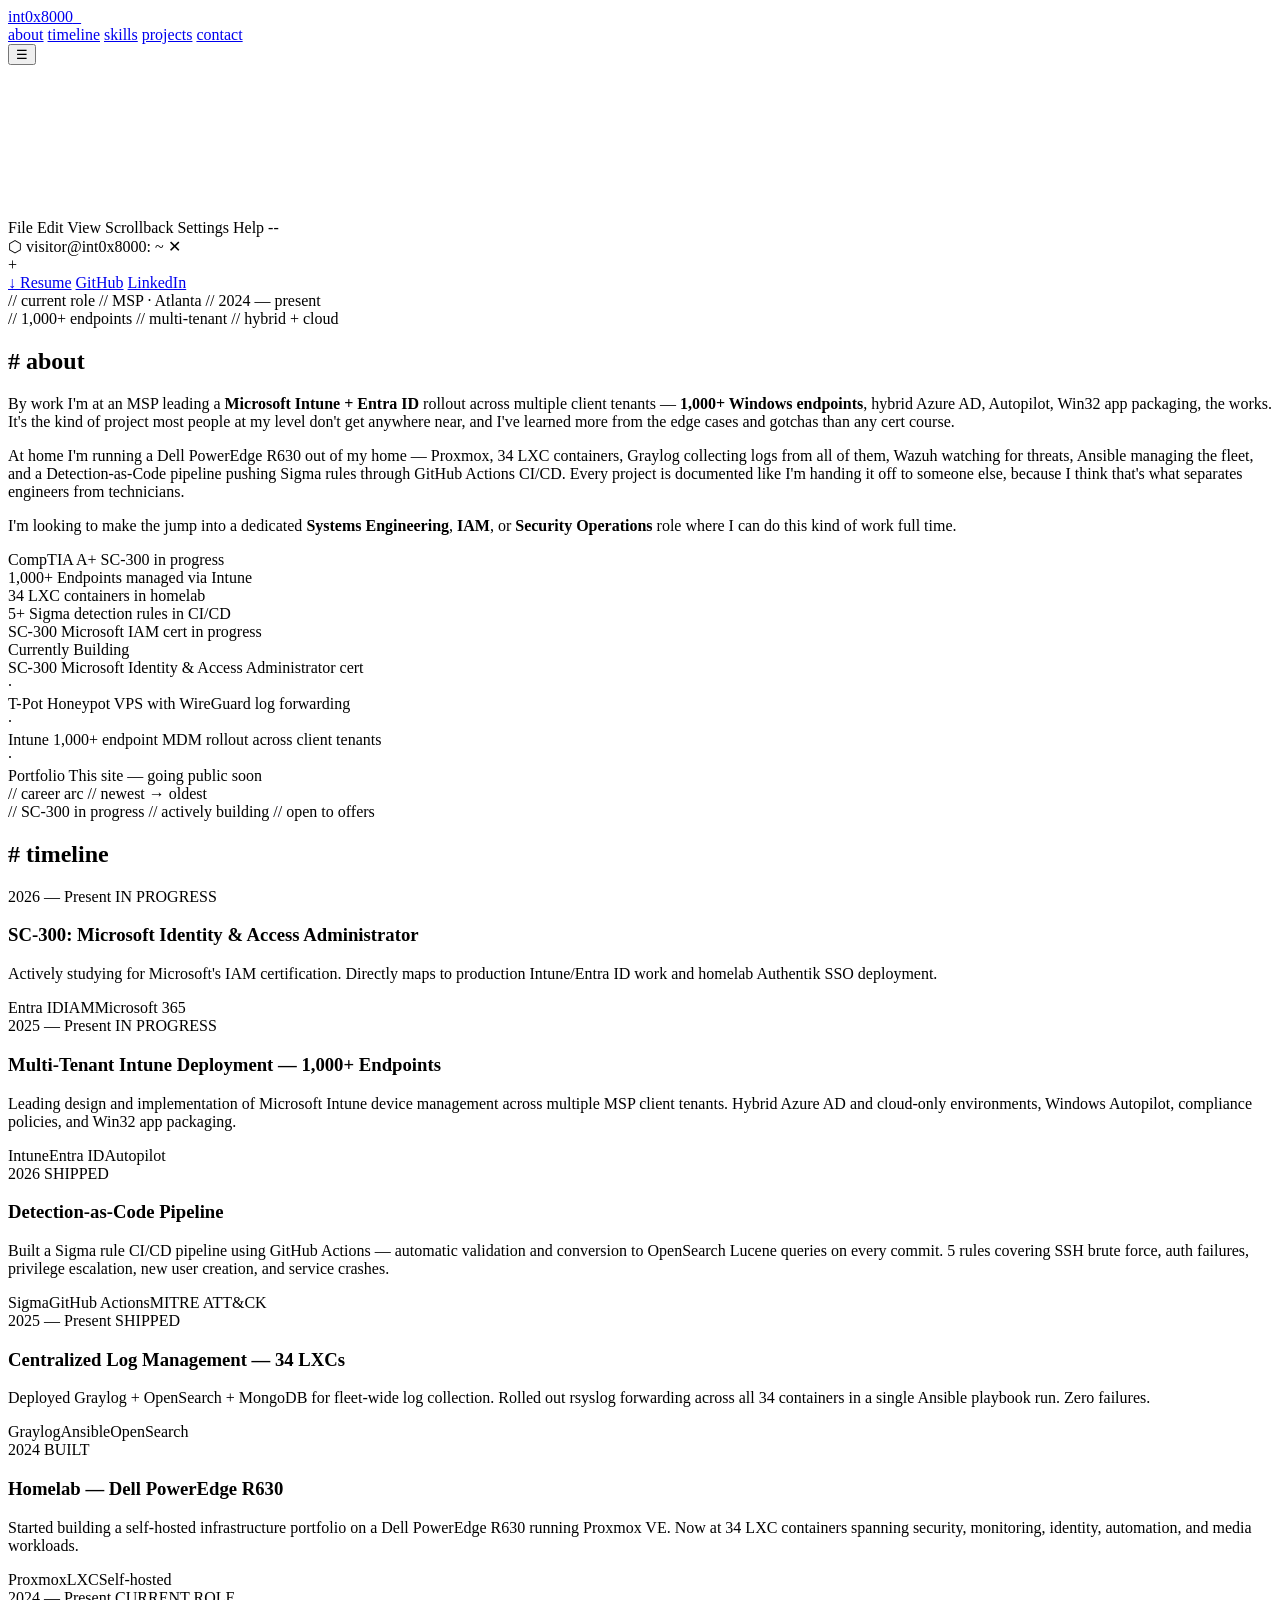
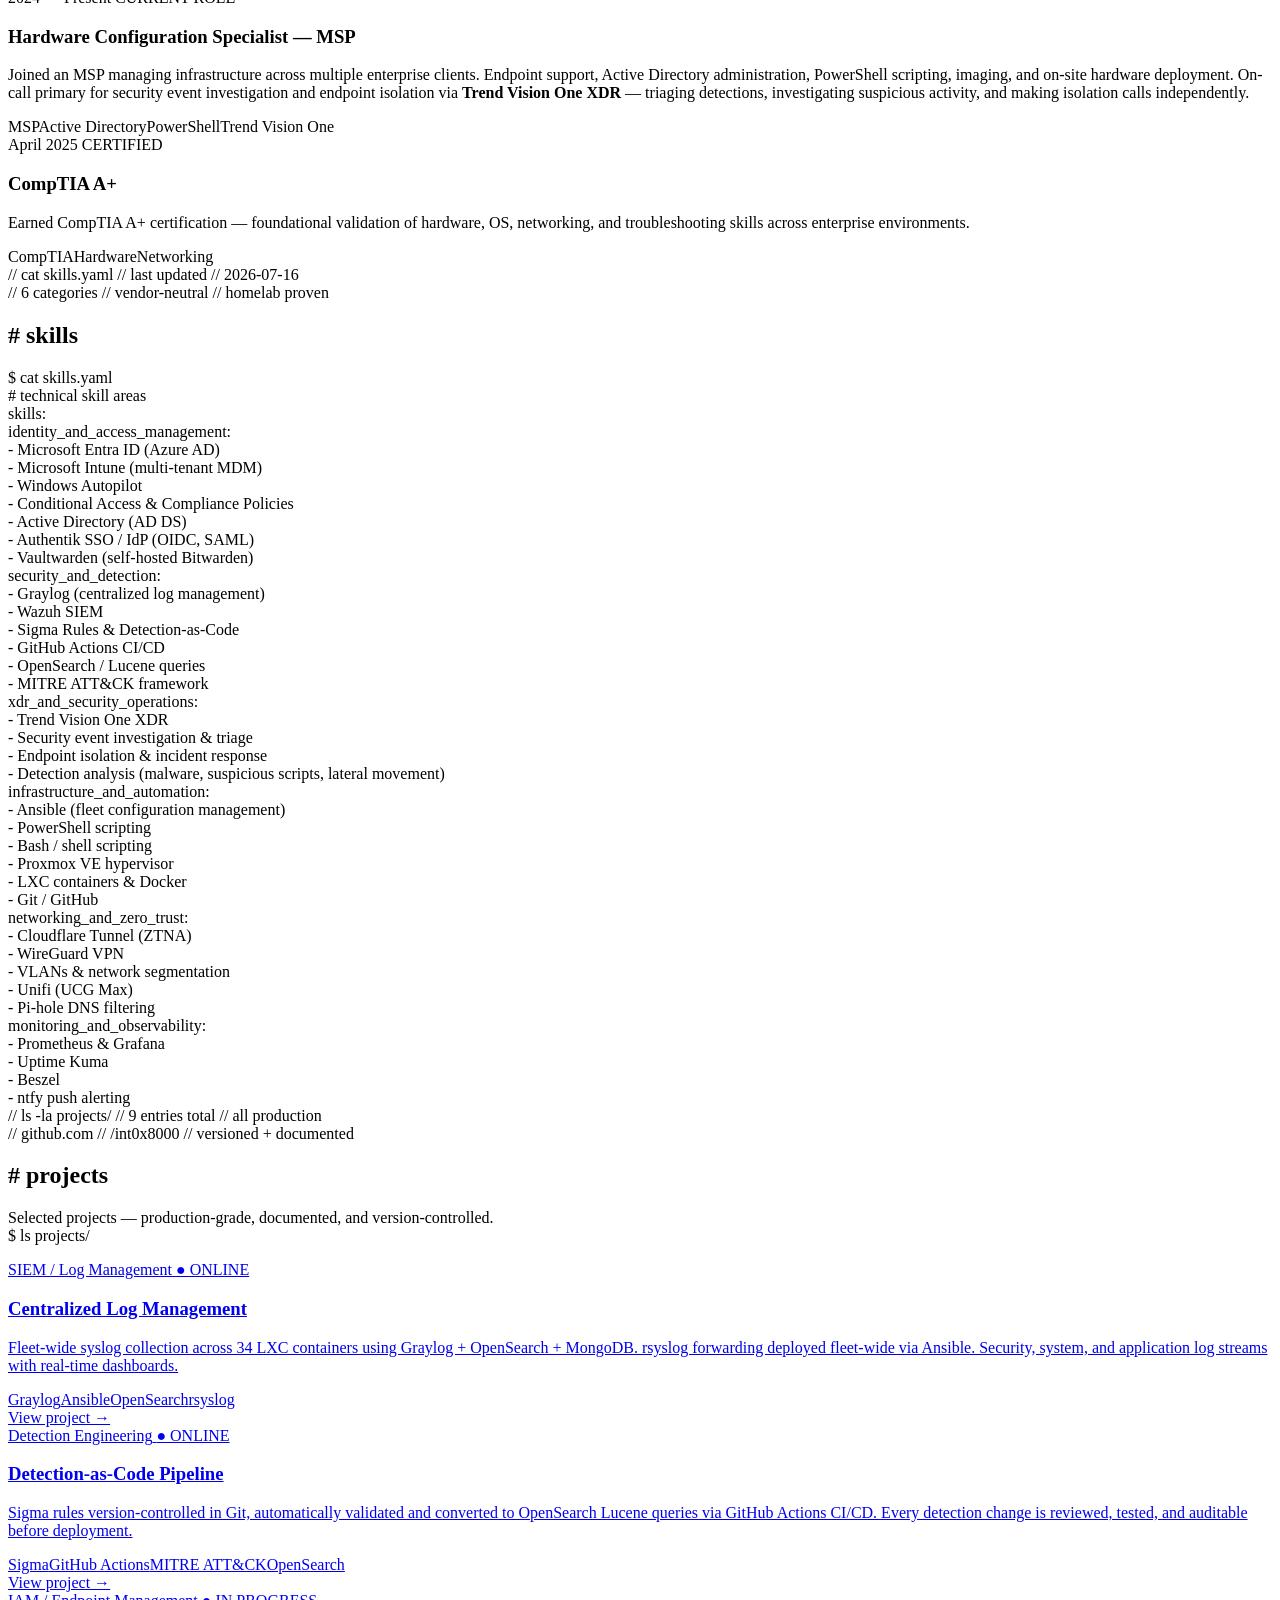
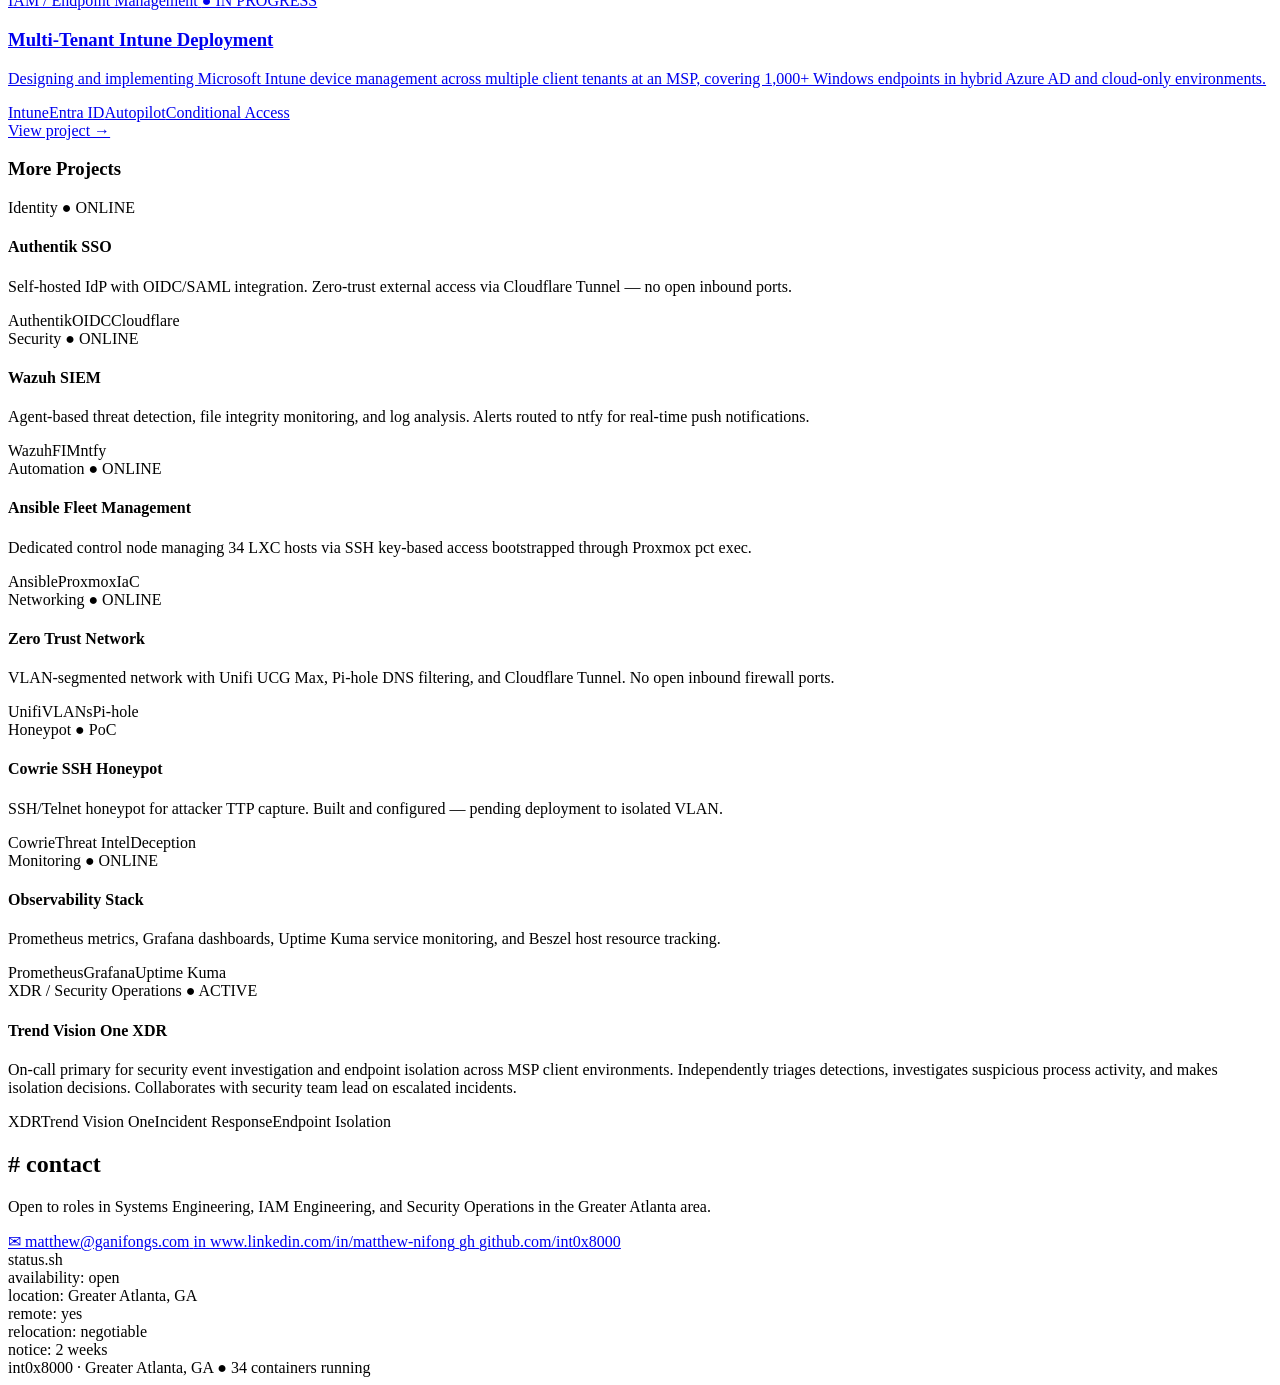
==== index.html @ ecf6723c "Add files via upload" ====
<!DOCTYPE html>
<html lang="en">
<head>
  <meta charset="UTF-8" />
  <meta name="viewport" content="width=device-width, initial-scale=1.0" />
  <title>Matthew Nifong — Systems & Security Engineer</title>
  <meta name="description" content="Systems and security engineer specializing in IAM, endpoint management, and detection engineering. Greater Atlanta, GA." />
  <meta property="og:title" content="Matthew Nifong — Systems & Security Engineer" />
  <meta property="og:description" content="Systems and security engineer. Intune · Graylog · Detection-as-Code · Ansible · Proxmox. Greater Atlanta, GA." />
  <meta property="og:type" content="website" />
  <meta name="theme-color" content="#282828" />
  <link rel="preconnect" href="https://fonts.googleapis.com" />
  <link rel="preconnect" href="https://fonts.gstatic.com" crossorigin />
  <link href="https://fonts.googleapis.com/css2?family=JetBrains+Mono:ital,wght@0,400;0,500;0,700;1,400&family=Inter:wght@300;400;500;600&display=swap" rel="stylesheet" />
  <link rel="stylesheet" href="assets/style.css" />
  <link rel="icon" type="image/svg+xml" href="assets/favicon.svg" />
</head>
<body>

  
  <nav class="nav">
    <a href="#" class="nav-logo">int0x8000<span class="blink">_</span></a>
    <div class="nav-links">
      <a href="#about">about</a>
      <a href="#timeline">timeline</a>
      <a href="#skills">skills</a>
      <a href="#projects">projects</a>
      <a href="#contact">contact</a>
    </div>
    <button class="nav-menu-btn" aria-label="menu">☰</button>
  </nav>

  <section class="hero" id="hero">
    <canvas class="topology-canvas" id="topology-canvas"></canvas>
    <div class="hero-inner">

      
      <div class="term-chrome">
        <div class="konsole-menubar">
          <span class="kmenu-item active">File</span>
          <span class="kmenu-item">Edit</span>
          <span class="kmenu-item">View</span>
          <span class="kmenu-item">Scrollback</span>
          <span class="kmenu-item">Settings</span>
          <span class="kmenu-item">Help</span>
          <span class="kmenu-spacer"></span>
          <span class="term-status-pill">
            <span class="pulse-dot"></span>
            <span id="hero-uptime">--</span>
          </span>
        </div>
        <div class="konsole-tabbar">
          <div class="konsole-tab active">
            <span class="ktab-icon">⬡</span>
            <span class="ktab-title">visitor@int0x8000: ~</span>
            <span class="ktab-close">✕</span>
          </div>
          <div class="konsole-tab-new">+</div>
        </div>

        
        <div class="terminal-container" tabindex="0">
          <div class="term-output"></div>
          <div class="term-input-line" style="display:none;">
            <span class="term-prompt"></span>
            <span class="term-input-wrap">
              <input class="term-input" type="text" autocomplete="off" autocorrect="off" autocapitalize="off" spellcheck="false" aria-label="terminal input" />
              <span class="term-cursor blink">▌</span>
            </span>
          </div>
        </div>
      </div>

      
      <div class="hero-cta">
        <a href="assets/matthew-resume.pdf" class="btn-primary" target="_blank">↓ Resume</a>
        <a href="https://github.com/int0x8000" class="btn-ghost" target="_blank">GitHub</a>
        <a href="www.linkedin.com/in/matthew-nifong" class="btn-ghost" target="_blank">LinkedIn</a>
      </div>

    </div>
  </section>

  
  <section class="section" id="about">
    <div class="container annotated">
      <div class="margin-note left">
        <span class="mn-val">// current role</span>
        <span class="mn-val">// MSP · Atlanta</span>
        <span class="mn-val">// 2024 — present</span>
      </div>
      <div class="margin-note right">
        <span class="mn-val">// 1,000+ endpoints</span>
        <span class="mn-val">// multi-tenant</span>
        <span class="mn-val">// hybrid + cloud</span>
      </div>
      <h2 class="section-title reveal"><span class="hash">#</span> about</h2>
      <div class="about-grid reveal">
        <div class="about-text">
          <p>By work I'm at an MSP leading a <strong>Microsoft Intune + Entra ID</strong> rollout across multiple client tenants — <strong>1,000+ Windows endpoints</strong>, hybrid Azure AD, Autopilot, Win32 app packaging, the works. It's the kind of project most people at my level don't get anywhere near, and I've learned more from the edge cases and gotchas than any cert course.</p>
          <p>At home I'm running a Dell PowerEdge R630 out of my home — Proxmox, 34 LXC containers, Graylog collecting logs from all of them, Wazuh watching for threats, Ansible managing the fleet, and a Detection-as-Code pipeline pushing Sigma rules through GitHub Actions CI/CD. Every project is documented like I'm handing it off to someone else, because I think that's what separates engineers from technicians.</p>
          <p>I'm looking to make the jump into a dedicated <strong>Systems Engineering</strong>, <strong>IAM</strong>, or <strong>Security Operations</strong> role where I can do this kind of work full time.</p>
          <div class="cert-row">
            <span class="cert-badge active">CompTIA A+</span>
            <span class="cert-badge progress">SC-300 in progress</span>
          </div>
        </div>
        <div class="about-stats">
          <div class="stat-card">
            <span class="stat-num">1,000<span class="stat-plus">+</span></span>
            <span class="stat-label">Endpoints managed via Intune</span>
          </div>
          <div class="stat-card">
            <span class="stat-num">34</span>
            <span class="stat-label">LXC containers in homelab</span>
          </div>
          <div class="stat-card">
            <span class="stat-num">5+</span>
            <span class="stat-label">Sigma detection rules in CI/CD</span>
          </div>
          <div class="stat-card">
            <span class="stat-num">SC-300</span>
            <span class="stat-label">Microsoft IAM cert in progress</span>
          </div>
        </div>
      </div>
    </div>
  </section>

  
  <div class="building-strip">
    <div class="container">
      <div class="building-inner">
        <span class="building-label"><span class="pulse-dot"></span> Currently Building</span>
        <div class="building-items">
          <div class="building-item">
            <span class="bi-status inprog">SC-300</span>
            <span class="bi-text">Microsoft Identity & Access Administrator cert</span>
          </div>
          <div class="building-sep">·</div>
          <div class="building-item">
            <span class="bi-status inprog">T-Pot</span>
            <span class="bi-text">Honeypot VPS with WireGuard log forwarding</span>
          </div>
          <div class="building-sep">·</div>
          <div class="building-item">
            <span class="bi-status inprog">Intune</span>
            <span class="bi-text">1,000+ endpoint MDM rollout across client tenants</span>
          </div>
          <div class="building-sep">·</div>
          <div class="building-item">
            <span class="bi-status inprog">Portfolio</span>
            <span class="bi-text">This site — going public soon</span>
          </div>
        </div>
      </div>
    </div>
  </div>

  
  <section class="section section-alt" id="timeline">
    <div class="container annotated">
      <div class="margin-note left">
        <span class="mn-val">// career arc</span>
        <span class="mn-val">// newest → oldest</span>
      </div>
      <div class="margin-note right">
        <span class="mn-val">// SC-300 in progress</span>
        <span class="mn-val">// actively building</span>
        <span class="mn-val">// open to offers</span>
      </div>
      <h2 class="section-title reveal"><span class="hash">#</span> timeline</h2>
      <div class="timeline reveal">

        <div class="tl-item">
          <div class="tl-dot active"></div>
          <div class="tl-content">
            <div class="tl-head">
              <span class="tl-date">2026 — Present</span>
              <span class="tl-badge inprog">IN PROGRESS</span>
            </div>
            <h3 class="tl-title">SC-300: Microsoft Identity & Access Administrator</h3>
            <p class="tl-desc">Actively studying for Microsoft's IAM certification. Directly maps to production Intune/Entra ID work and homelab Authentik SSO deployment.</p>
            <div class="tl-tags"><span class="tag">Entra ID</span><span class="tag">IAM</span><span class="tag">Microsoft 365</span></div>
          </div>
        </div>

        <div class="tl-item">
          <div class="tl-dot active"></div>
          <div class="tl-content">
            <div class="tl-head">
              <span class="tl-date">2025 — Present</span>
              <span class="tl-badge inprog">IN PROGRESS</span>
            </div>
            <h3 class="tl-title">Multi-Tenant Intune Deployment — 1,000+ Endpoints</h3>
            <p class="tl-desc">Leading design and implementation of Microsoft Intune device management across multiple MSP client tenants. Hybrid Azure AD and cloud-only environments, Windows Autopilot, compliance policies, and Win32 app packaging.</p>
            <div class="tl-tags"><span class="tag">Intune</span><span class="tag">Entra ID</span><span class="tag">Autopilot</span></div>
          </div>
        </div>

        <div class="tl-item">
          <div class="tl-dot active"></div>
          <div class="tl-content">
            <div class="tl-head">
              <span class="tl-date">2026</span>
              <span class="tl-badge done">SHIPPED</span>
            </div>
            <h3 class="tl-title">Detection-as-Code Pipeline</h3>
            <p class="tl-desc">Built a Sigma rule CI/CD pipeline using GitHub Actions — automatic validation and conversion to OpenSearch Lucene queries on every commit. 5 rules covering SSH brute force, auth failures, privilege escalation, new user creation, and service crashes.</p>
            <div class="tl-tags"><span class="tag">Sigma</span><span class="tag">GitHub Actions</span><span class="tag">MITRE ATT&CK</span></div>
          </div>
        </div>

        <div class="tl-item">
          <div class="tl-dot active"></div>
          <div class="tl-content">
            <div class="tl-head">
              <span class="tl-date">2025 — Present</span>
              <span class="tl-badge done">SHIPPED</span>
            </div>
            <h3 class="tl-title">Centralized Log Management — 34 LXCs</h3>
            <p class="tl-desc">Deployed Graylog + OpenSearch + MongoDB for fleet-wide log collection. Rolled out rsyslog forwarding across all 34 containers in a single Ansible playbook run. Zero failures.</p>
            <div class="tl-tags"><span class="tag">Graylog</span><span class="tag">Ansible</span><span class="tag">OpenSearch</span></div>
          </div>
        </div>

        <div class="tl-item">
          <div class="tl-dot"></div>
          <div class="tl-content">
            <div class="tl-head">
              <span class="tl-date">2024</span>
              <span class="tl-badge done">BUILT</span>
            </div>
            <h3 class="tl-title">Homelab — Dell PowerEdge R630</h3>
            <p class="tl-desc">Started building a self-hosted infrastructure portfolio on a Dell PowerEdge R630 running Proxmox VE. Now at 34 LXC containers spanning security, monitoring, identity, automation, and media workloads.</p>
            <div class="tl-tags"><span class="tag">Proxmox</span><span class="tag">LXC</span><span class="tag">Self-hosted</span></div>
          </div>
        </div>

        <div class="tl-item">
          <div class="tl-dot"></div>
          <div class="tl-content">
            <div class="tl-head">
              <span class="tl-date">2024 — Present</span>
              <span class="tl-badge role">CURRENT ROLE</span>
            </div>
            <h3 class="tl-title">Hardware Configuration Specialist — MSP</h3>
            <p class="tl-desc">Joined an MSP managing infrastructure across multiple enterprise clients. Endpoint support, Active Directory administration, PowerShell scripting, imaging, and on-site hardware deployment. On-call primary for security event investigation and endpoint isolation via <strong>Trend Vision One XDR</strong> — triaging detections, investigating suspicious activity, and making isolation calls independently.</p>
            <div class="tl-tags"><span class="tag">MSP</span><span class="tag">Active Directory</span><span class="tag">PowerShell</span><span class="tag">Trend Vision One</span></div>
          </div>
        </div>

        <div class="tl-item">
          <div class="tl-dot"></div>
          <div class="tl-content">
            <div class="tl-head">
              <span class="tl-date">April 2025</span>
              <span class="tl-badge cert">CERTIFIED</span>
            </div>
            <h3 class="tl-title">CompTIA A+</h3>
            <p class="tl-desc">Earned CompTIA A+ certification — foundational validation of hardware, OS, networking, and troubleshooting skills across enterprise environments.</p>
            <div class="tl-tags"><span class="tag">CompTIA</span><span class="tag">Hardware</span><span class="tag">Networking</span></div>
          </div>
        </div>

      </div>
    </div>
  </section>

  <section class="section section-alt" id="skills">
    <div class="container annotated">
      <div class="margin-note left">
        <span class="mn-val">// cat skills.yaml</span>
        <span class="mn-val">// last updated</span>
        <span class="mn-val">// 2026-07-16</span>
      </div>
      <div class="margin-note right">
        <span class="mn-val">// 6 categories</span>
        <span class="mn-val">// vendor-neutral</span>
        <span class="mn-val">// homelab proven</span>
      </div>
      <h2 class="section-title reveal"><span class="hash">#</span> skills</h2>
      <div class="skills-hint reveal"><span class="mono c-muted">$ cat skills.yaml</span></div>
      <div class="yaml-block reveal">
        <div class="yaml-line"><span class="y-comment"># technical skill areas</span></div>
        <div class="yaml-line"><span class="y-root">skills:</span></div>

        <div class="yaml-group">
          <div class="yaml-line"><span class="y-key">  identity_and_access_management:</span></div>
          <div class="yaml-line"><span class="y-val">    - Microsoft Entra ID (Azure AD)</span></div>
          <div class="yaml-line"><span class="y-val">    - Microsoft Intune (multi-tenant MDM)</span></div>
          <div class="yaml-line"><span class="y-val">    - Windows Autopilot</span></div>
          <div class="yaml-line"><span class="y-val">    - Conditional Access &amp; Compliance Policies</span></div>
          <div class="yaml-line"><span class="y-val">    - Active Directory (AD DS)</span></div>
          <div class="yaml-line"><span class="y-val">    - Authentik SSO / IdP (OIDC, SAML)</span></div>
          <div class="yaml-line"><span class="y-val">    - Vaultwarden (self-hosted Bitwarden)</span></div>
        </div>

        <div class="yaml-group">
          <div class="yaml-line"><span class="y-key">  security_and_detection:</span></div>
          <div class="yaml-line"><span class="y-val">    - Graylog (centralized log management)</span></div>
          <div class="yaml-line"><span class="y-val">    - Wazuh SIEM</span></div>
          <div class="yaml-line"><span class="y-val">    - Sigma Rules &amp; Detection-as-Code</span></div>
          <div class="yaml-line"><span class="y-val">    - GitHub Actions CI/CD</span></div>
          <div class="yaml-line"><span class="y-val">    - OpenSearch / Lucene queries</span></div>
          <div class="yaml-line"><span class="y-val">    - MITRE ATT&amp;CK framework</span></div>
        </div>

        <div class="yaml-group">
          <div class="yaml-line"><span class="y-key">  xdr_and_security_operations:</span></div>
          <div class="yaml-line"><span class="y-val">    - Trend Vision One XDR</span></div>
          <div class="yaml-line"><span class="y-val">    - Security event investigation & triage</span></div>
          <div class="yaml-line"><span class="y-val">    - Endpoint isolation & incident response</span></div>
          <div class="yaml-line"><span class="y-val">    - Detection analysis (malware, suspicious scripts, lateral movement)</span></div>
        </div>

        <div class="yaml-group">
          <div class="yaml-line"><span class="y-key">  infrastructure_and_automation:</span></div>
          <div class="yaml-line"><span class="y-val">    - Ansible (fleet configuration management)</span></div>
          <div class="yaml-line"><span class="y-val">    - PowerShell scripting</span></div>
          <div class="yaml-line"><span class="y-val">    - Bash / shell scripting</span></div>
          <div class="yaml-line"><span class="y-val">    - Proxmox VE hypervisor</span></div>
          <div class="yaml-line"><span class="y-val">    - LXC containers &amp; Docker</span></div>
          <div class="yaml-line"><span class="y-val">    - Git / GitHub</span></div>
        </div>

        <div class="yaml-group">
          <div class="yaml-line"><span class="y-key">  networking_and_zero_trust:</span></div>
          <div class="yaml-line"><span class="y-val">    - Cloudflare Tunnel (ZTNA)</span></div>
          <div class="yaml-line"><span class="y-val">    - WireGuard VPN</span></div>
          <div class="yaml-line"><span class="y-val">    - VLANs &amp; network segmentation</span></div>
          <div class="yaml-line"><span class="y-val">    - Unifi (UCG Max)</span></div>
          <div class="yaml-line"><span class="y-val">    - Pi-hole DNS filtering</span></div>
        </div>

        <div class="yaml-group">
          <div class="yaml-line"><span class="y-key">  monitoring_and_observability:</span></div>
          <div class="yaml-line"><span class="y-val">    - Prometheus &amp; Grafana</span></div>
          <div class="yaml-line"><span class="y-val">    - Uptime Kuma</span></div>
          <div class="yaml-line"><span class="y-val">    - Beszel</span></div>
          <div class="yaml-line"><span class="y-val">    - ntfy push alerting</span></div>
        </div>
      </div>
    </div>
  </section>

  
  <section class="section" id="projects">
    <div class="container annotated">
      <div class="margin-note left">
        <span class="mn-val">// ls -la projects/</span>
        <span class="mn-val">// 9 entries total</span>
        <span class="mn-val">// all production</span>
      </div>
      <div class="margin-note right">
        <span class="mn-val">// github.com</span>
        <span class="mn-val">// /int0x8000</span>
        <span class="mn-val">// versioned + documented</span>
      </div>
      <h2 class="section-title reveal"><span class="hash">#</span> projects</h2>
      <p class="section-sub reveal">Selected projects — production-grade, documented, and version-controlled.<br><span class="mono c-muted">$ ls projects/</span></p>

      
      <div class="featured-grid reveal">

        <a href="projects/graylog.html" class="feat-card">
          <div class="feat-card-head">
            <span class="proj-cat">SIEM / Log Management</span>
            <span class="proj-status online">● ONLINE</span>
          </div>
          <h3 class="feat-title">Centralized Log Management</h3>
          <p class="feat-desc">Fleet-wide syslog collection across 34 LXC containers using Graylog + OpenSearch + MongoDB. rsyslog forwarding deployed fleet-wide via Ansible. Security, system, and application log streams with real-time dashboards.</p>
          <div class="tag-row">
            <span class="tag">Graylog</span><span class="tag">Ansible</span><span class="tag">OpenSearch</span><span class="tag">rsyslog</span>
          </div>
          <span class="feat-link">View project →</span>
        </a>

        <a href="projects/detection.html" class="feat-card">
          <div class="feat-card-head">
            <span class="proj-cat">Detection Engineering</span>
            <span class="proj-status online">● ONLINE</span>
          </div>
          <h3 class="feat-title">Detection-as-Code Pipeline</h3>
          <p class="feat-desc">Sigma rules version-controlled in Git, automatically validated and converted to OpenSearch Lucene queries via GitHub Actions CI/CD. Every detection change is reviewed, tested, and auditable before deployment.</p>
          <div class="tag-row">
            <span class="tag">Sigma</span><span class="tag">GitHub Actions</span><span class="tag">MITRE ATT&CK</span><span class="tag">OpenSearch</span>
          </div>
          <span class="feat-link">View project →</span>
        </a>

        <a href="projects/intune.html" class="feat-card">
          <div class="feat-card-head">
            <span class="proj-cat">IAM / Endpoint Management</span>
            <span class="proj-status inprog">● IN PROGRESS</span>
          </div>
          <h3 class="feat-title">Multi-Tenant Intune Deployment</h3>
          <p class="feat-desc">Designing and implementing Microsoft Intune device management across multiple client tenants at an MSP, covering 1,000+ Windows endpoints in hybrid Azure AD and cloud-only environments.</p>
          <div class="tag-row">
            <span class="tag">Intune</span><span class="tag">Entra ID</span><span class="tag">Autopilot</span><span class="tag">Conditional Access</span>
          </div>
          <span class="feat-link">View project →</span>
        </a>

      </div>

      <h3 class="more-title reveal">More Projects</h3>
      <div class="more-grid reveal">

        <div class="more-card">
          <div class="feat-card-head">
            <span class="proj-cat">Identity</span>
            <span class="proj-status online">● ONLINE</span>
          </div>
          <h4 class="more-title-card">Authentik SSO</h4>
          <p class="more-desc">Self-hosted IdP with OIDC/SAML integration. Zero-trust external access via Cloudflare Tunnel — no open inbound ports.</p>
          <div class="tag-row"><span class="tag">Authentik</span><span class="tag">OIDC</span><span class="tag">Cloudflare</span></div>
        </div>

        <div class="more-card">
          <div class="feat-card-head">
            <span class="proj-cat">Security</span>
            <span class="proj-status online">● ONLINE</span>
          </div>
          <h4 class="more-title-card">Wazuh SIEM</h4>
          <p class="more-desc">Agent-based threat detection, file integrity monitoring, and log analysis. Alerts routed to ntfy for real-time push notifications.</p>
          <div class="tag-row"><span class="tag">Wazuh</span><span class="tag">FIM</span><span class="tag">ntfy</span></div>
        </div>

        <div class="more-card">
          <div class="feat-card-head">
            <span class="proj-cat">Automation</span>
            <span class="proj-status online">● ONLINE</span>
          </div>
          <h4 class="more-title-card">Ansible Fleet Management</h4>
          <p class="more-desc">Dedicated control node managing 34 LXC hosts via SSH key-based access bootstrapped through Proxmox pct exec.</p>
          <div class="tag-row"><span class="tag">Ansible</span><span class="tag">Proxmox</span><span class="tag">IaC</span></div>
        </div>

        <div class="more-card">
          <div class="feat-card-head">
            <span class="proj-cat">Networking</span>
            <span class="proj-status online">● ONLINE</span>
          </div>
          <h4 class="more-title-card">Zero Trust Network</h4>
          <p class="more-desc">VLAN-segmented network with Unifi UCG Max, Pi-hole DNS filtering, and Cloudflare Tunnel. No open inbound firewall ports.</p>
          <div class="tag-row"><span class="tag">Unifi</span><span class="tag">VLANs</span><span class="tag">Pi-hole</span></div>
        </div>

        <div class="more-card">
          <div class="feat-card-head">
            <span class="proj-cat">Honeypot</span>
            <span class="proj-status poc">● PoC</span>
          </div>
          <h4 class="more-title-card">Cowrie SSH Honeypot</h4>
          <p class="more-desc">SSH/Telnet honeypot for attacker TTP capture. Built and configured — pending deployment to isolated VLAN.</p>
          <div class="tag-row"><span class="tag">Cowrie</span><span class="tag">Threat Intel</span><span class="tag">Deception</span></div>
        </div>

        <div class="more-card">
          <div class="feat-card-head">
            <span class="proj-cat">Monitoring</span>
            <span class="proj-status online">● ONLINE</span>
          </div>
          <h4 class="more-title-card">Observability Stack</h4>
          <p class="more-desc">Prometheus metrics, Grafana dashboards, Uptime Kuma service monitoring, and Beszel host resource tracking.</p>
          <div class="tag-row"><span class="tag">Prometheus</span><span class="tag">Grafana</span><span class="tag">Uptime Kuma</span></div>
        </div>

        <div class="more-card">
          <div class="feat-card-head">
            <span class="proj-cat">XDR / Security Operations</span>
            <span class="proj-status online">● ACTIVE</span>
          </div>
          <h4 class="more-title-card">Trend Vision One XDR</h4>
          <p class="more-desc">On-call primary for security event investigation and endpoint isolation across MSP client environments. Independently triages detections, investigates suspicious process activity, and makes isolation decisions. Collaborates with security team lead on escalated incidents.</p>
          <div class="tag-row"><span class="tag">XDR</span><span class="tag">Trend Vision One</span><span class="tag">Incident Response</span><span class="tag">Endpoint Isolation</span></div>
        </div>

      </div>
    </div>
  </section>

  
  <section class="section section-alt" id="contact">
    <div class="container">
      <h2 class="section-title reveal"><span class="hash">#</span> contact</h2>
      <div class="contact-grid reveal">
        <div class="contact-left">
          <p class="contact-intro">Open to roles in Systems Engineering, IAM Engineering, and Security Operations in the Greater Atlanta area.</p>
          <div class="contact-links">
            <a href="mailto:matthew@ganifongs.com" class="contact-item">
              <span class="ci-icon">✉</span>
              <span>matthew@ganifongs.com</span>
            </a>
            <a href="www.linkedin.com/in/matthew-nifong" class="contact-item" target="_blank">
              <span class="ci-icon mono">in</span>
              <span>www.linkedin.com/in/matthew-nifong</span>
            </a>
            <a href="https://github.com/int0x8000" class="contact-item" target="_blank">
              <span class="ci-icon mono">gh</span>
              <span>github.com/int0x8000</span>
            </a>
          </div>
        </div>
        <div class="contact-right">
          <div class="status-terminal">
            <div class="st-bar">
              <div class="term-dots">
                <span class="tdot red"></span>
                <span class="tdot yellow"></span>
                <span class="tdot green"></span>
              </div>
              <span class="st-title">status.sh</span>
            </div>
            <div class="st-body mono">
              <div><span class="y-key">availability</span>: <span class="c-green">open</span></div>
              <div><span class="y-key">location</span>:     <span class="c-str">Greater Atlanta, GA</span></div>
              <div><span class="y-key">remote</span>:       <span class="c-green">yes</span></div>
              <div><span class="y-key">relocation</span>:   <span class="c-blue">negotiable</span></div>
              <div><span class="y-key">notice</span>:       <span class="c-str">2 weeks</span></div>
            </div>
          </div>
        </div>
      </div>
    </div>
  </section>

  <footer class="footer">
    <div class="container footer-inner">
      <span class="mono c-muted">int0x8000 · Greater Atlanta, GA</span>
      <span class="mono c-muted"><span class="c-green">●</span> 34 containers running</span>
    </div>
  </footer>

  <script src="js/data.js"></script>
  <script src="js/topology.js"></script>
  <script src="js/filesystem.js"></script>
  <script src="js/commands.js"></script>
  <script src="js/network.js"></script>
  <script src="js/terminal.js"></script>
  <script src="js/main.js"></script>

</body>
</html>
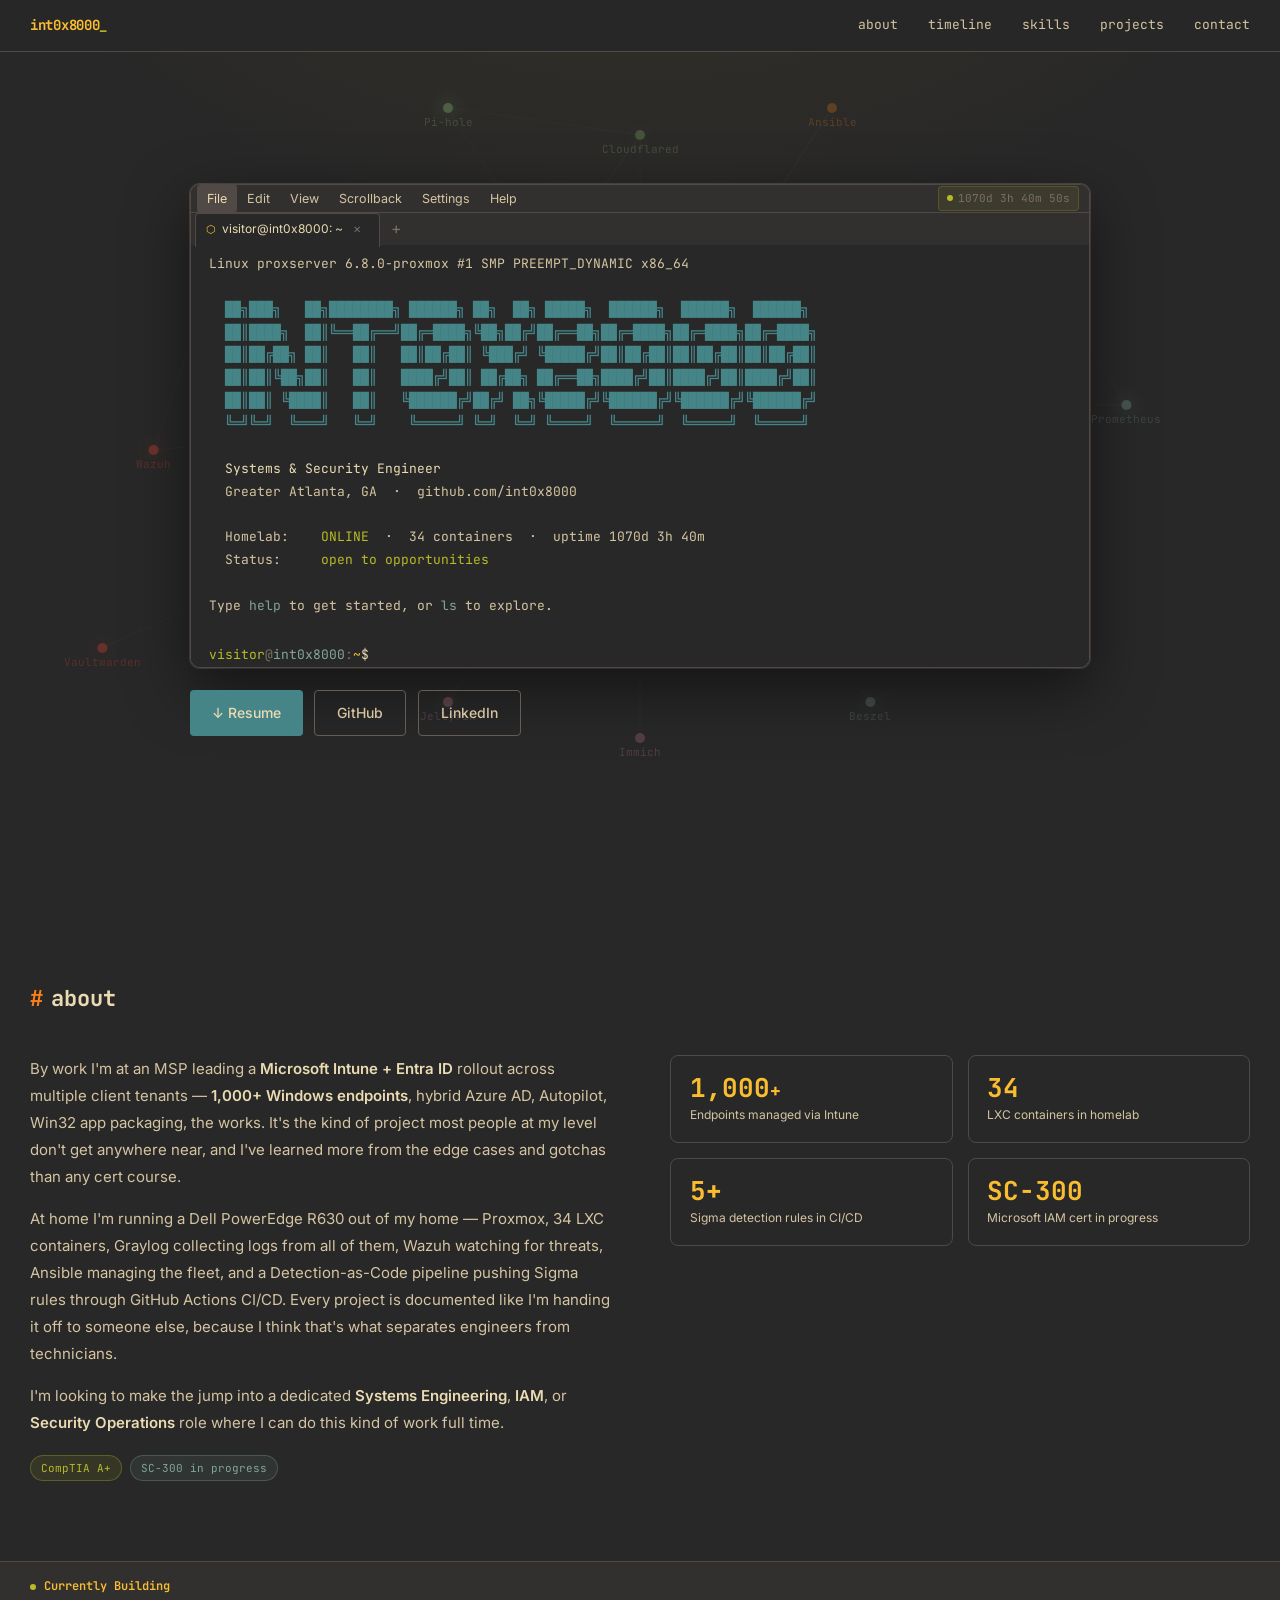
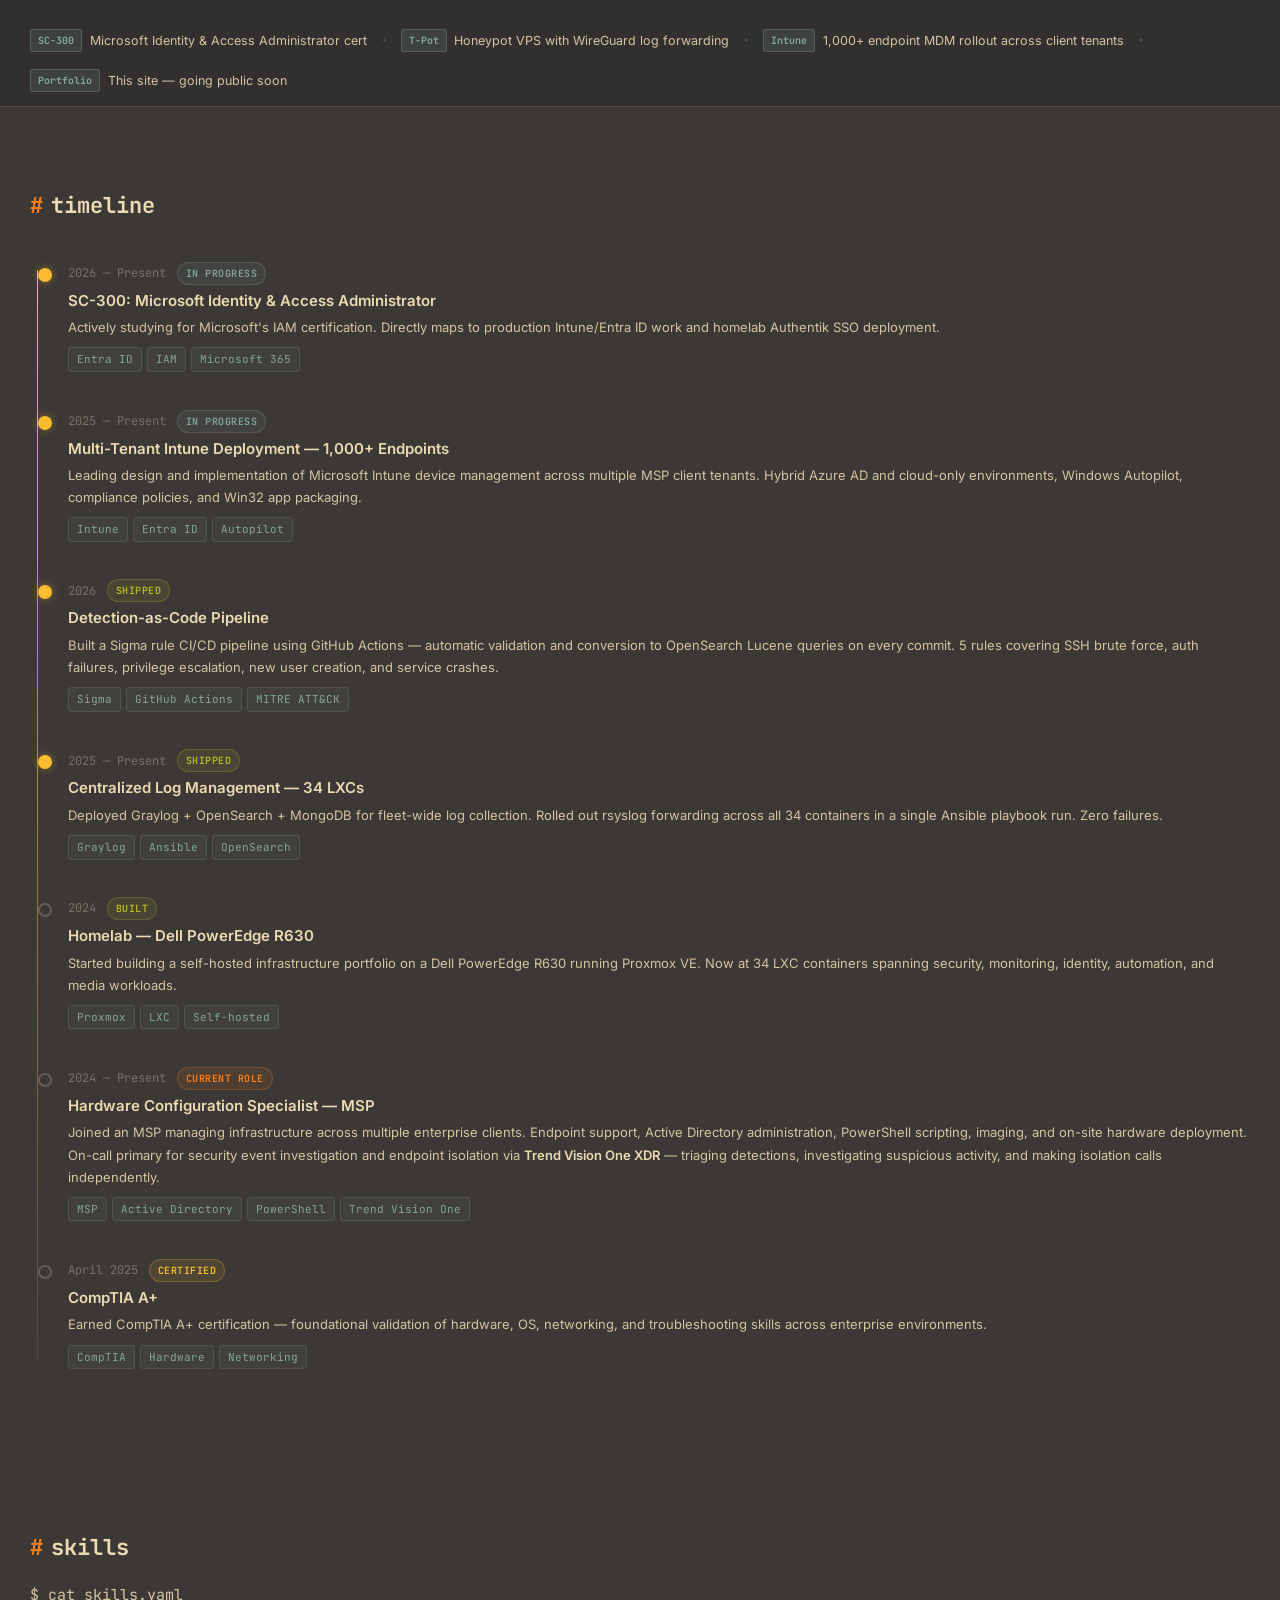
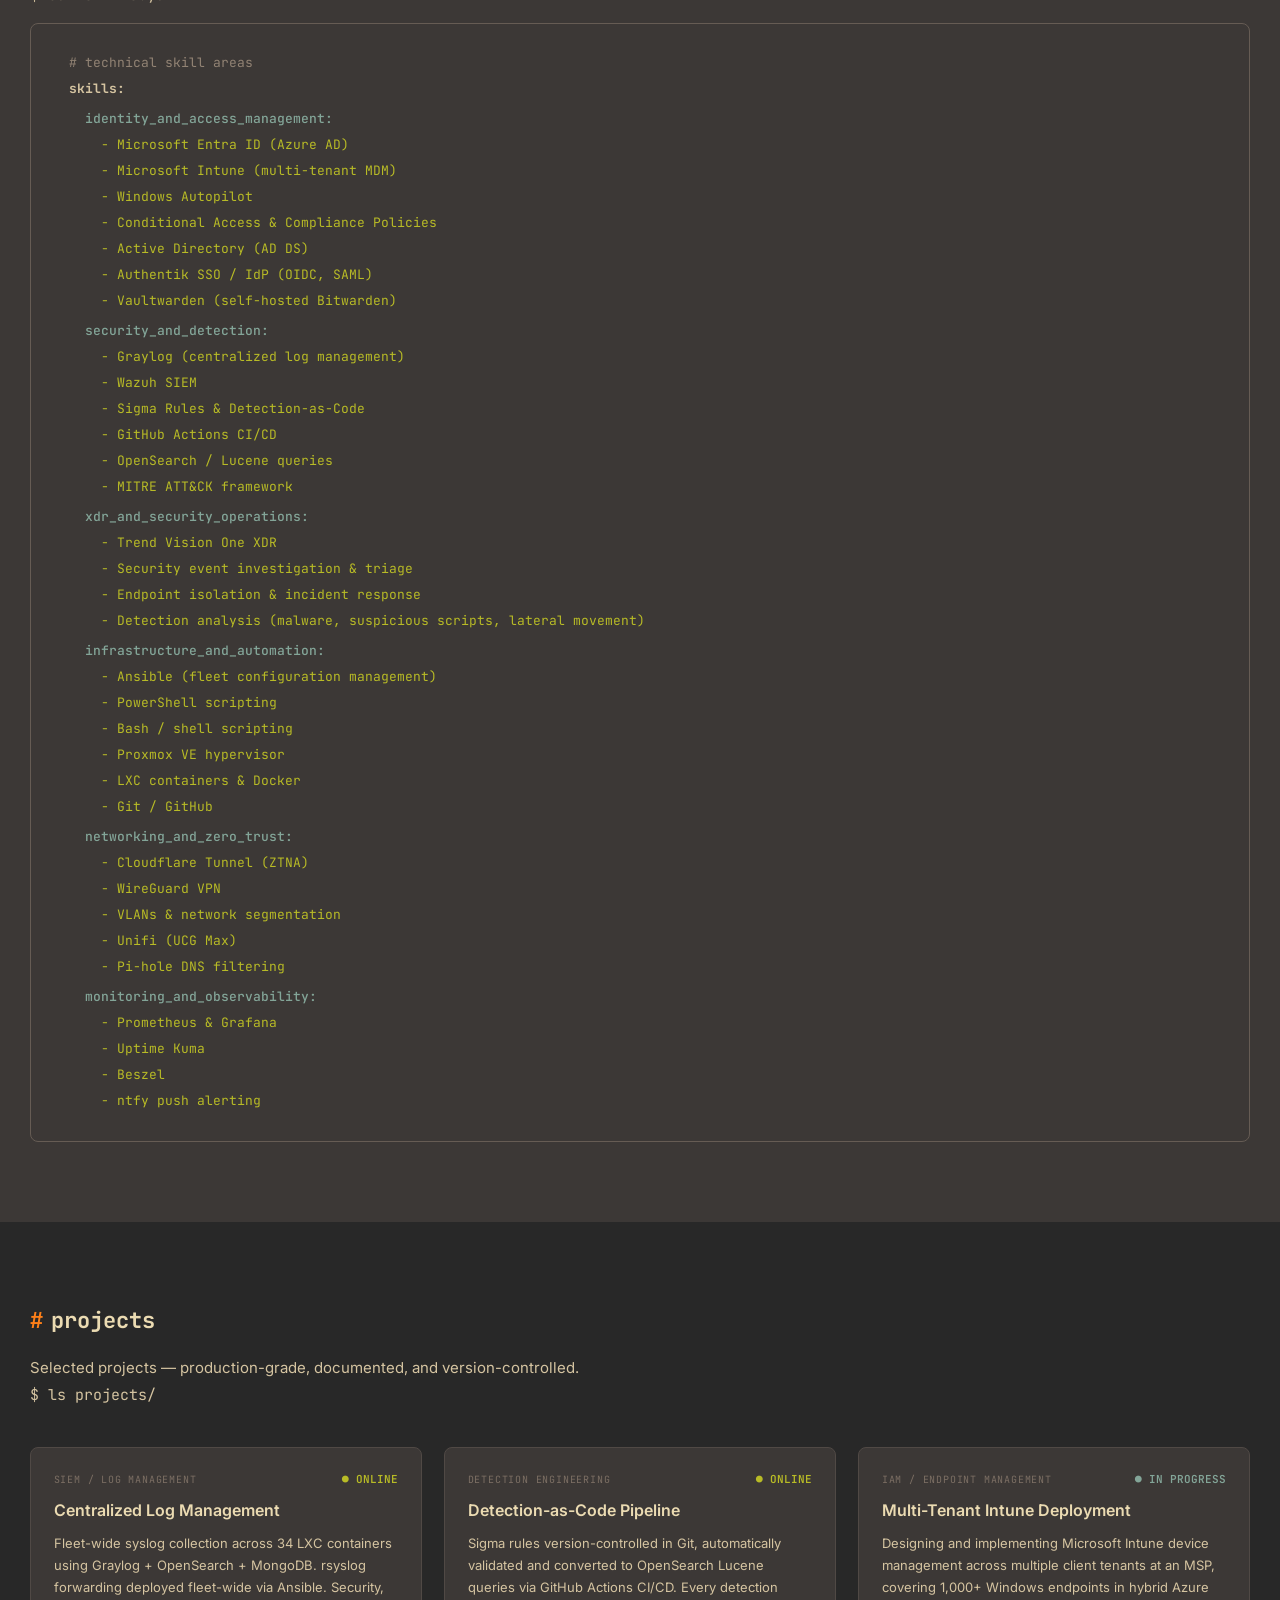
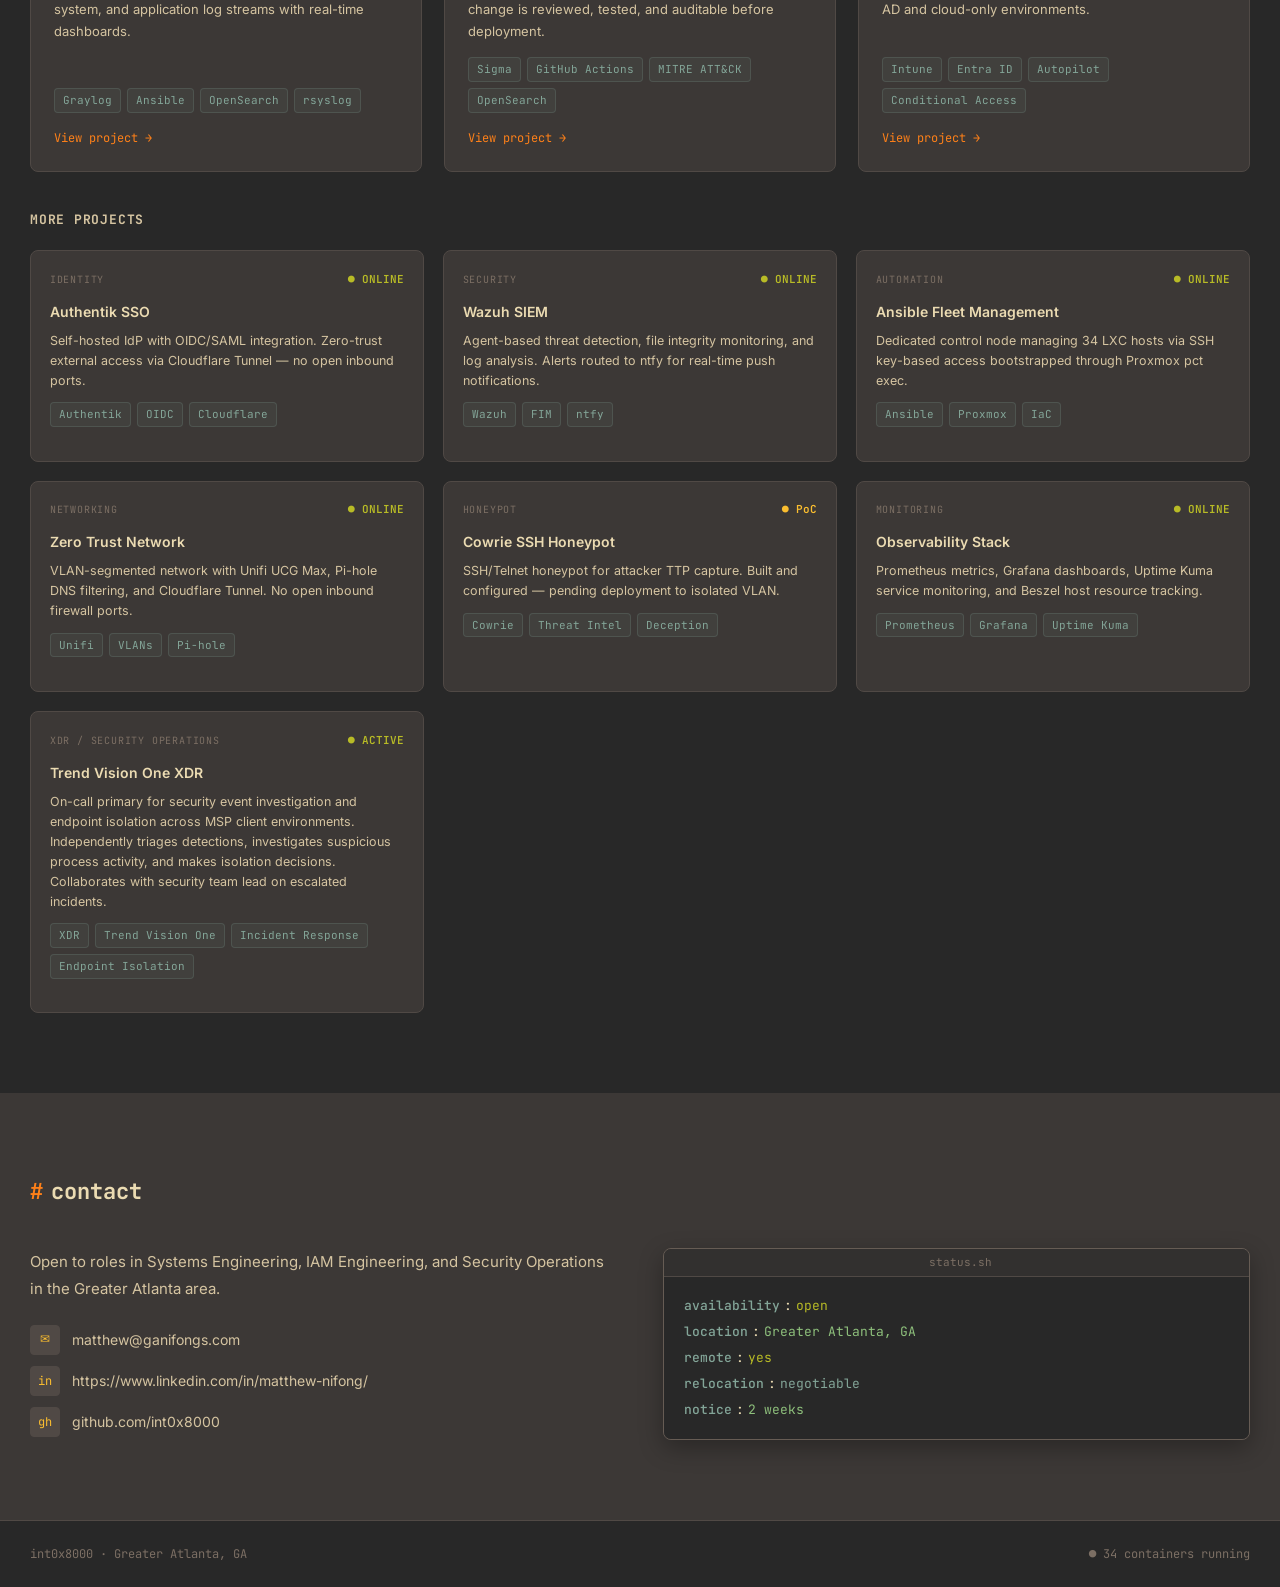
==== commit 36811e7b: "Linkedin" ====
--- a/index.html
+++ b/index.html
@@ -75,7 +75,7 @@
       <div class="hero-cta">
         <a href="assets/matthew-resume.pdf" class="btn-primary" target="_blank">↓ Resume</a>
         <a href="https://github.com/int0x8000" class="btn-ghost" target="_blank">GitHub</a>
-        <a href="www.linkedin.com/in/matthew-nifong" class="btn-ghost" target="_blank">LinkedIn</a>
+        <a href="https://www.linkedin.com/in/matthew-nifong/" class="btn-ghost" target="_blank">LinkedIn</a>
       </div>
 
     </div>
@@ -493,9 +493,9 @@
               <span class="ci-icon">✉</span>
               <span>matthew@ganifongs.com</span>
             </a>
-            <a href="www.linkedin.com/in/matthew-nifong" class="contact-item" target="_blank">
+            <a href="https://www.linkedin.com/in/matthew-nifong/" class="contact-item" target="_blank">
               <span class="ci-icon mono">in</span>
-              <span>www.linkedin.com/in/matthew-nifong</span>
+              <span>https://www.linkedin.com/in/matthew-nifong/</span>
             </a>
             <a href="https://github.com/int0x8000" class="contact-item" target="_blank">
               <span class="ci-icon mono">gh</span>
--- a/assets/style.css
+++ b/assets/style.css
@@ -0,0 +1,400 @@
+/* ══════════════════════════════════════════════════════════════
+   THEME — swap this block to change the entire color scheme
+   Current: Gruvbox Dark (https://github.com/morhetz/gruvbox)
+   To switch: comment this :root, uncomment another below.
+══════════════════════════════════════════════════════════════ */
+:root {
+  --bg:     #282828; --surf:  #3C3836; --surf2:  #504945;
+  --border: #665C54; --border2: #504945;
+  --blue:   #83A598; --blue2:  #458588;
+  --green:  #B8BB26; --green2: #8EC07C;
+  --yellow: #FABD2F; --orange: #FE8019;
+  --red:    #FB4934; --purple: #D3869B;
+  --text:   #EBDBB2; --muted:  #D5C4A1; --subtle: #7C6F64;
+  --mono: 'JetBrains Mono', monospace;
+  --sans: 'Inter', sans-serif;
+  --r: 4px; --r-lg: 8px; --r-xl: 10px;
+}
+/*
+── TOKYO NIGHT ─────────────────────────────────────────────────
+:root {
+  --bg:#1A1B26; --surf:#16161E; --surf2:#1F2335;
+  --border:#292E42; --border2:#24283B;
+  --blue:#7AA2F7; --blue2:#3D59A1; --green:#9ECE6A; --green2:#73DACA;
+  --yellow:#E0AF68; --orange:#FF9E64; --red:#F7768E; --purple:#BB9AF7;
+  --text:#C0CAF5; --muted:#A9B1D6; --subtle:#414868;
+}
+── CATPPUCCIN MOCHA ────────────────────────────────────────────
+:root {
+  --bg:#1E1E2E; --surf:#181825; --surf2:#313244;
+  --border:#45475A; --border2:#313244;
+  --blue:#89B4FA; --blue2:#74C7EC; --green:#A6E3A1; --green2:#94E2D5;
+  --yellow:#F9E2AF; --orange:#FAB387; --red:#F38BA8; --purple:#CBA6F7;
+  --text:#CDD6F4; --muted:#BAC2DE; --subtle:#585B70;
+}
+── NORD ────────────────────────────────────────────────────────
+:root {
+  --bg:#2E3440; --surf:#3B4252; --surf2:#434C5E;
+  --border:#4C566A; --border2:#434C5E;
+  --blue:#88C0D0; --blue2:#5E81AC; --green:#A3BE8C; --green2:#8FBCBB;
+  --yellow:#EBCB8B; --orange:#D08770; --red:#BF616A; --purple:#B48EAD;
+  --text:#ECEFF4; --muted:#D8DEE9; --subtle:#4C566A;
+}
+*/
+
+/* ── RESET ───────────────────────────────────────────────────── */
+*,*::before,*::after{box-sizing:border-box;margin:0;padding:0}
+html{scroll-behavior:smooth;font-size:15px}
+body{background:var(--bg);color:var(--text);font-family:var(--sans);line-height:1.7;-webkit-font-smoothing:antialiased;overflow-x:hidden}
+a{color:inherit;text-decoration:none}
+strong{color:var(--text);font-weight:600}
+.mono{font-family:var(--mono)}
+
+/* ── ANIMATIONS ──────────────────────────────────────────────── */
+@keyframes blink {0%,100%{opacity:1}50%{opacity:0}}
+@keyframes pulse {0%,100%{opacity:1;transform:scale(1)}50%{opacity:.5;transform:scale(.85)}}
+.blink{animation:blink 1.1s step-end infinite;color:var(--green)}
+
+/* ── NAV ─────────────────────────────────────────────────────── */
+.nav{position:fixed;top:0;left:0;right:0;z-index:100;display:flex;align-items:center;justify-content:space-between;padding:0 2rem;height:52px;background:rgba(40,40,40,.95);backdrop-filter:blur(12px);border-bottom:1px solid var(--border2)}
+.nav-logo{font-family:var(--mono);font-size:14px;font-weight:700;color:var(--yellow);letter-spacing:-.02em}
+.nav-links{display:flex;gap:2rem}
+.nav-links a{font-family:var(--mono);font-size:13px;color:var(--muted);transition:color .15s}
+.nav-links a:hover,.nav-links a.active{color:var(--yellow)}
+.nav-menu-btn{display:none;background:none;border:none;color:var(--muted);font-size:18px;cursor:pointer}
+
+/* ── HERO ────────────────────────────────────────────────────── */
+.hero{min-height:100vh;display:flex;align-items:center;justify-content:center;padding:80px 2rem 4rem;background:radial-gradient(ellipse 70% 50% at 50% -10%,rgba(215,153,33,.07) 0%,transparent 70%),var(--bg)}
+.hero-inner{width:100%;max-width:840px;display:flex;flex-direction:column;gap:1.5rem}
+
+/* ── KONSOLE CHROME ──────────────────────────────────────────── */
+.term-chrome{border-radius:var(--r-xl);border:1px solid var(--border2);overflow:hidden;box-shadow:0 20px 60px rgba(0,0,0,.5),0 0 0 1px var(--border2)}
+
+.konsole-menubar{display:flex;align-items:center;background:#32302F;border-bottom:1px solid var(--border2);padding:0 6px;height:28px;font-family:var(--sans);font-size:12.5px;user-select:none}
+.kmenu-item{padding:4px 10px;color:var(--muted);border-radius:var(--r);cursor:default;transition:background .1s,color .1s}
+.kmenu-item:hover,.kmenu-item.active{background:var(--surf2);color:var(--text)}
+.kmenu-spacer{flex:1}
+.term-status-pill{display:inline-flex;align-items:center;gap:5px;font-family:var(--mono);font-size:11px;color:var(--subtle);background:rgba(184,187,38,.08);border:1px solid rgba(184,187,38,.2);border-radius:var(--r);padding:2px 8px;margin-right:4px}
+.pulse-dot{width:6px;height:6px;border-radius:50%;background:var(--green);animation:pulse 2s ease-in-out infinite}
+
+.konsole-tabbar{display:flex;align-items:stretch;background:#32302F;border-bottom:2px solid var(--bg);height:34px;padding:0 4px;gap:2px}
+.konsole-tab{display:flex;align-items:center;gap:6px;padding:0 14px 0 10px;font-family:var(--sans);font-size:12.5px;color:var(--subtle);border-radius:var(--r) var(--r) 0 0;cursor:default;border:1px solid transparent;border-bottom:none;min-width:180px;transition:background .1s,color .1s}
+.konsole-tab.active{background:var(--bg);color:var(--text);border-color:var(--border2);border-bottom-color:var(--bg);margin-bottom:-2px;padding-bottom:2px}
+.ktab-icon{color:var(--yellow);font-size:11px}
+.ktab-title{flex:1;font-size:12px}
+.ktab-close{font-size:10px;color:var(--subtle);padding:2px 4px;border-radius:2px;transition:background .1s,color .1s}
+.ktab-close:hover{background:var(--surf2);color:var(--red)}
+.konsole-tab-new{display:flex;align-items:center;justify-content:center;width:28px;color:var(--subtle);font-size:16px;cursor:default;border-radius:var(--r);transition:background .1s,color .1s}
+.konsole-tab-new:hover{background:var(--surf2);color:var(--text)}
+
+/* ── TERMINAL BODY ───────────────────────────────────────────── */
+.terminal-container{background:var(--bg);height:420px;overflow-y:auto;padding:14px 18px 10px;font-family:var(--mono);font-size:13px;line-height:1.75;cursor:text;outline:none;scrollbar-width:thin;scrollbar-color:var(--border2) transparent}
+.terminal-container::-webkit-scrollbar{width:6px}
+.terminal-container::-webkit-scrollbar-thumb{background:var(--border2);border-radius:3px}
+.term-line{min-height:1.75em;white-space:pre-wrap;word-break:break-all}
+.term-output-block{white-space:pre-wrap;word-break:break-all;margin:2px 0 8px}
+.term-input-line{display:flex;align-items:center;gap:8px;margin-top:4px}
+.term-prompt{white-space:nowrap}
+.term-input-wrap{display:flex;align-items:center;flex:1}
+.term-input{background:transparent;border:none;outline:none;color:var(--text);font-family:var(--mono);font-size:13px;width:100%;line-height:1.75;caret-color:var(--green)}
+.term-cursor{display:none}
+.term-cmd-text{color:var(--text)}
+
+/* ── TERMINAL SYNTAX (Gruvbox) ───────────────────────────────── */
+.p-user{color:#B8BB26} .p-at{color:#7C6F64} .p-host{color:#83A598}
+.p-sep{color:#7C6F64} .p-dir{color:#FABD2F} .p-dollar{color:#EBDBB2}
+.c-blue{color:#83A598} .c-blue-dim{color:#458588} .c-green{color:#B8BB26}
+.c-yellow{color:#FABD2F} .c-red{color:#FB4934} .c-muted{color:#D5C4A1}
+.c-subtle{color:#7C6F64} .c-text{color:#EBDBB2} .c-str{color:#8EC07C}
+.c-comment{color:#928374} .c-key{color:#83A598}
+.c-cmd{color:#B8BB26;font-weight:600} .c-dir{color:#FABD2F;font-weight:600}
+.c-exec{color:#FE8019;font-weight:600} .c-file{color:#EBDBB2}
+.y-comment{color:#928374} .y-root{color:#D5C4A1;font-weight:700}
+.y-key{color:#83A598;font-weight:500} .y-val{color:#B8BB26}
+
+/* ── BUTTONS ─────────────────────────────────────────────────── */
+.hero-cta{display:flex;gap:.75rem;flex-wrap:wrap}
+.btn-primary{display:inline-flex;align-items:center;padding:10px 22px;background:var(--blue2);color:var(--text);border-radius:var(--r);font-size:14px;font-weight:500;transition:background .15s,transform .1s}
+.btn-primary:hover{background:var(--blue);transform:translateY(-1px)}
+.btn-ghost{display:inline-flex;align-items:center;padding:10px 22px;background:transparent;color:var(--muted);border:1px solid var(--border);border-radius:var(--r);font-size:14px;font-weight:500;transition:border-color .15s,color .15s,transform .1s}
+.btn-ghost:hover{border-color:var(--yellow);color:var(--yellow);transform:translateY(-1px)}
+
+/* ── SECTIONS ────────────────────────────────────────────────── */
+.section{padding:80px 2rem}
+.section-alt{background:var(--surf)}
+.container{max-width:1020px;margin:0 auto}
+.section-title{font-family:var(--mono);font-size:22px;font-weight:700;color:var(--text);margin-bottom:2.5rem;display:flex;align-items:center;gap:8px}
+.hash{color:var(--orange)}
+.section-sub{color:var(--muted);margin-top:-1.5rem;margin-bottom:2.5rem;line-height:1.8}
+.reveal{opacity:0;transform:translateY(20px);transition:opacity .5s ease,transform .5s ease}
+.reveal.revealed{opacity:1;transform:none}
+
+/* ── ABOUT ───────────────────────────────────────────────────── */
+.about-grid{display:grid;grid-template-columns:1fr 1fr;gap:3rem;align-items:start}
+.about-text p{color:var(--muted);margin-bottom:1rem;line-height:1.8}
+.about-text p strong{color:var(--text)}
+.cert-row{display:flex;gap:.5rem;flex-wrap:wrap;margin-top:1.25rem}
+.cert-badge{font-family:var(--mono);font-size:11px;padding:3px 10px;border-radius:20px}
+.cert-badge.active{background:rgba(184,187,38,.1);color:var(--green);border:1px solid rgba(184,187,38,.3)}
+.cert-badge.progress{background:rgba(131,165,152,.1);color:var(--blue);border:1px solid rgba(131,165,152,.3)}
+.about-stats{display:grid;grid-template-columns:1fr 1fr;gap:1rem}
+.stat-card{background:var(--bg);border:1px solid var(--border2);border-radius:var(--r-lg);padding:1.25rem;display:flex;flex-direction:column;gap:6px}
+.stat-num{font-family:var(--mono);font-size:26px;font-weight:700;color:var(--yellow);line-height:1}
+.stat-plus{font-size:18px}
+.stat-label{font-size:12px;color:var(--muted);line-height:1.4}
+
+/* ── YAML SKILLS ─────────────────────────────────────────────── */
+.skills-hint{margin-top:-1.5rem;margin-bottom:1rem}
+.yaml-block{font-family:var(--mono);font-size:13px;line-height:2;background:var(--surf);border:1px solid var(--border);border-radius:var(--r-lg);padding:1.5rem 2rem}
+.yaml-line{white-space:pre}
+.yaml-group{margin-top:4px}
+
+/* ── PROJECTS ────────────────────────────────────────────────── */
+.featured-grid{display:grid;grid-template-columns:repeat(3,1fr);gap:1.25rem;margin-bottom:2.5rem}
+.feat-card{display:flex;flex-direction:column;background:var(--surf);border:1px solid var(--border2);border-radius:var(--r-lg);padding:1.5rem;transition:border-color .15s,transform .15s,box-shadow .15s;cursor:pointer}
+.feat-card:hover{border-color:var(--yellow);transform:translateY(-2px);box-shadow:0 8px 24px rgba(250,189,47,.08)}
+.feat-card-head{display:flex;align-items:center;justify-content:space-between;margin-bottom:.75rem}
+.proj-cat{font-family:var(--mono);font-size:10px;color:var(--subtle);text-transform:uppercase;letter-spacing:.08em}
+.proj-status{font-family:var(--mono);font-size:11px;font-weight:600}
+.proj-status.online{color:var(--green)}
+.proj-status.inprog{color:var(--blue)}
+.proj-status.poc{color:var(--yellow)}
+.feat-title{font-size:16px;font-weight:600;color:var(--text);margin-bottom:.75rem;line-height:1.3}
+.feat-desc{font-size:13px;color:var(--muted);line-height:1.7;flex:1;margin-bottom:1rem}
+.feat-link{font-family:var(--mono);font-size:12px;color:var(--orange);margin-top:auto}
+.tag-row{display:flex;flex-wrap:wrap;gap:6px;margin-bottom:1rem}
+.tag{font-family:var(--mono);font-size:11px;padding:2px 8px;background:rgba(131,165,152,.08);color:var(--blue);border-radius:var(--r);border:1px solid rgba(131,165,152,.2)}
+.more-title{font-family:var(--mono);font-size:13px;color:var(--muted);margin-bottom:1.25rem;text-transform:uppercase;letter-spacing:.06em}
+.more-grid{display:grid;grid-template-columns:repeat(3,1fr);gap:1rem}
+.more-card{background:var(--surf);border:1px solid var(--border2);border-radius:var(--r-lg);padding:1.25rem;transition:border-color .15s}
+.more-card:hover{border-color:var(--border)}
+.more-title-card{font-size:14px;font-weight:600;color:var(--text);margin-bottom:.5rem}
+.more-desc{font-size:12.5px;color:var(--muted);line-height:1.6;margin-bottom:.75rem}
+
+/* ── CONTACT ─────────────────────────────────────────────────── */
+.contact-grid{display:grid;grid-template-columns:1fr 1fr;gap:3rem;align-items:start}
+.contact-intro{color:var(--muted);margin-bottom:1.5rem;line-height:1.8}
+.contact-links{display:flex;flex-direction:column;gap:.75rem}
+.contact-item{display:flex;align-items:center;gap:12px;color:var(--muted);font-size:14px;transition:color .15s}
+.contact-item:hover{color:var(--yellow)}
+.ci-icon{width:30px;height:30px;display:flex;align-items:center;justify-content:center;background:var(--surf2);border:1px solid var(--border2);border-radius:var(--r);font-size:12px;color:var(--yellow);flex-shrink:0}
+.status-terminal{border:1px solid var(--border);border-radius:var(--r-lg);overflow:hidden;box-shadow:0 8px 24px rgba(0,0,0,.3)}
+.st-bar{display:flex;align-items:center;gap:8px;padding:0 6px;height:28px;background:#32302F;border-bottom:1px solid var(--border2)}
+.st-title{flex:1;text-align:center;font-family:var(--mono);font-size:11px;color:var(--subtle)}
+.st-body{background:var(--bg);padding:16px 20px;font-family:var(--mono);font-size:13px;line-height:2}
+.st-body>div{display:flex;gap:4px}
+
+/* ── FOOTER ──────────────────────────────────────────────────── */
+.footer{padding:1.5rem 2rem;border-top:1px solid var(--border2)}
+.footer-inner{display:flex;justify-content:space-between;align-items:center}
+.footer-inner span{font-size:12px;font-family:var(--mono);color:var(--subtle)}
+
+/* ── RESPONSIVE ──────────────────────────────────────────────── */
+@media(max-width:900px){
+  .featured-grid,.more-grid{grid-template-columns:1fr 1fr}
+  .about-grid,.contact-grid{grid-template-columns:1fr}
+}
+@media(max-width:600px){
+  .featured-grid,.more-grid{grid-template-columns:1fr}
+  .about-stats{grid-template-columns:1fr 1fr}
+  .nav-links{display:none}
+  .nav-links.open{display:flex;flex-direction:column;position:absolute;top:52px;left:0;right:0;background:var(--surf);padding:1rem 2rem;border-bottom:1px solid var(--border2);gap:1rem}
+  .nav-menu-btn{display:block}
+  .terminal-container{height:360px;font-size:12px}
+  .yaml-block{font-size:11.5px;padding:1rem 1.25rem}
+  .yaml-line{white-space:pre-wrap}
+  .footer-inner{flex-direction:column;gap:.5rem;text-align:center}
+}
+@media(prefers-reduced-motion:reduce){
+  .blink,.pulse-dot{animation:none;opacity:1}
+  .reveal{opacity:1;transform:none;transition:none}
+  *{transition:none!important}
+}
+
+/* ── TOPOLOGY CANVAS ─────────────────────────────────────────── */
+.hero { position: relative; overflow: hidden; }
+.topology-canvas {
+  position: absolute;
+  top: 0; left: 0; width: 100%; height: 100%;
+  opacity: .35;
+  pointer-events: none;
+  z-index: 0;
+}
+.hero-inner { position: relative; z-index: 1; }
+
+/* ── LOG STREAM DIVIDER ──────────────────────────────────────── */
+@keyframes logscroll { from { transform: translateX(0); } to { transform: translateX(-50%); } }
+
+.logstream-strip {
+  width: 100%;
+  background: #32302F;
+  border-top: 1px solid #504945;
+  border-bottom: 1px solid #504945;
+  padding: 8px 0;
+  overflow: hidden;
+  white-space: nowrap;
+}
+.logstream-inner {
+  display: inline-flex;
+  align-items: center;
+  gap: 0;
+  white-space: nowrap;
+  font-family: 'JetBrains Mono', monospace;
+  font-size: 11.5px;
+  line-height: 1;
+  will-change: transform;
+}
+.logstream-line { color: #A89984; }
+.logstream-sep  { color: #504945; padding: 0 8px; }
+
+/* Log line syntax colors */
+.ls-date { color: #7C6F64; }
+.ls-host { color: #83A598; }
+.ls-svc  { color: #FABD2F; }
+.ls-warn { color: #FB4934; }
+.ls-ok   { color: #B8BB26; }
+.ls-info { color: #83A598; }
+.ls-ip   { color: #8EC07C; }
+
+/* ── TIMELINE ────────────────────────────────────────────────── */
+.timeline {
+  position: relative;
+  padding-left: 2rem;
+}
+.timeline::before {
+  content: '';
+  position: absolute;
+  left: 7px; top: 8px; bottom: 8px;
+  width: 1px;
+  background: linear-gradient(to bottom, var(--yellow), var(--border2));
+}
+.tl-item {
+  position: relative;
+  display: flex;
+  gap: 1.5rem;
+  padding-bottom: 2.5rem;
+}
+.tl-item:last-child { padding-bottom: 0; }
+.tl-dot {
+  position: absolute;
+  left: -2rem;
+  top: 6px;
+  width: 14px; height: 14px;
+  border-radius: 50%;
+  background: var(--surf);
+  border: 2px solid var(--border);
+  flex-shrink: 0;
+  z-index: 1;
+  transition: border-color .2s, background .2s;
+}
+.tl-dot.active {
+  background: var(--yellow);
+  border-color: var(--yellow);
+  box-shadow: 0 0 8px rgba(250,189,47,.4);
+}
+.tl-content { flex: 1; }
+.tl-head {
+  display: flex; align-items: center; gap: .75rem;
+  margin-bottom: .4rem; flex-wrap: wrap;
+}
+.tl-date {
+  font-family: var(--mono); font-size: 12px; color: var(--subtle);
+}
+.tl-badge {
+  font-family: var(--mono); font-size: 10px;
+  padding: 2px 8px; border-radius: 20px; font-weight: 600;
+  text-transform: uppercase; letter-spacing: .05em;
+}
+.tl-badge.done   { background: rgba(184,187,38,.1); color: var(--green);  border: 1px solid rgba(184,187,38,.25); }
+.tl-badge.inprog { background: rgba(131,165,152,.1); color: var(--blue);   border: 1px solid rgba(131,165,152,.25); }
+.tl-badge.cert   { background: rgba(250,189,47,.1);  color: var(--yellow); border: 1px solid rgba(250,189,47,.25); }
+.tl-badge.role   { background: rgba(254,128,25,.1);  color: var(--orange); border: 1px solid rgba(254,128,25,.25); }
+.tl-title {
+  font-size: 15px; font-weight: 600; color: var(--text);
+  margin-bottom: .4rem; line-height: 1.3;
+}
+.tl-desc {
+  font-size: 13px; color: var(--muted);
+  line-height: 1.7; margin-bottom: .6rem;
+}
+.tl-tags { display: flex; flex-wrap: wrap; gap: 5px; }
+
+/* ── CURRENTLY BUILDING STRIP ────────────────────────────────── */
+.building-strip {
+  background: #32302F;
+  border-top: 1px solid var(--border2);
+  border-bottom: 1px solid var(--border2);
+  padding: 14px 2rem;
+}
+.building-inner {
+  display: flex; align-items: center; gap: 2rem; flex-wrap: wrap;
+}
+.building-label {
+  display: flex; align-items: center; gap: 8px;
+  font-family: var(--mono); font-size: 12px;
+  color: var(--yellow); font-weight: 600;
+  white-space: nowrap;
+  flex-shrink: 0;
+}
+.building-items {
+  display: flex; align-items: center; gap: 1rem;
+  flex-wrap: wrap;
+}
+.building-item {
+  display: flex; align-items: center; gap: .5rem;
+}
+.bi-status {
+  font-family: var(--mono); font-size: 10px; font-weight: 700;
+  padding: 2px 7px; border-radius: 3px;
+}
+.bi-status.inprog {
+  background: rgba(131,165,152,.15);
+  color: var(--blue);
+  border: 1px solid rgba(131,165,152,.3);
+}
+.bi-text {
+  font-size: 12.5px; color: var(--muted);
+}
+.building-sep {
+  color: var(--border); font-size: 16px;
+}
+@media(max-width:600px) {
+  .building-inner { flex-direction: column; align-items: flex-start; gap: 1rem; }
+  .building-items { flex-direction: column; align-items: flex-start; }
+  .building-sep { display: none; }
+  .tl-item { padding-bottom: 2rem; }
+}
+
+/* ── MARGIN ANNOTATIONS ──────────────────────────────────────── */
+.annotated { position: relative; }
+.margin-note {
+  position: absolute;
+  font-family: var(--mono);
+  font-size: 11px;
+  color: #504945;
+  line-height: 2;
+  white-space: nowrap;
+  pointer-events: none;
+  user-select: none;
+  top: 0;
+}
+.margin-note.left  { right: calc(100% + 1.5rem); text-align: right; }
+.margin-note.right { left:  calc(100% + 1.5rem); text-align: left; }
+.margin-note span  { display: block; }
+.margin-note .mn-val { color: #504945; }
+.margin-note .mn-val:first-child { color: #665C54; }
+
+/* Hide annotations on screens too narrow to show them */
+@media(max-width:1420px) { .margin-note { display: none; } }
+
+/* ── WIDER LAYOUT ON LARGE SCREENS ──────────────────────────── */
+.container { max-width: 1320px; margin: 0 auto; }
+.hero-inner { max-width: 900px; }
+
+@media(min-width:1200px) {
+  .featured-grid { gap: 1.5rem; }
+  .more-grid     { gap: 1.25rem; }
+  .about-grid    { gap: 4rem; }
+  .yaml-block    { padding: 1.75rem 2.5rem; }
+  .timeline      { padding-left: 2.5rem; }
+}
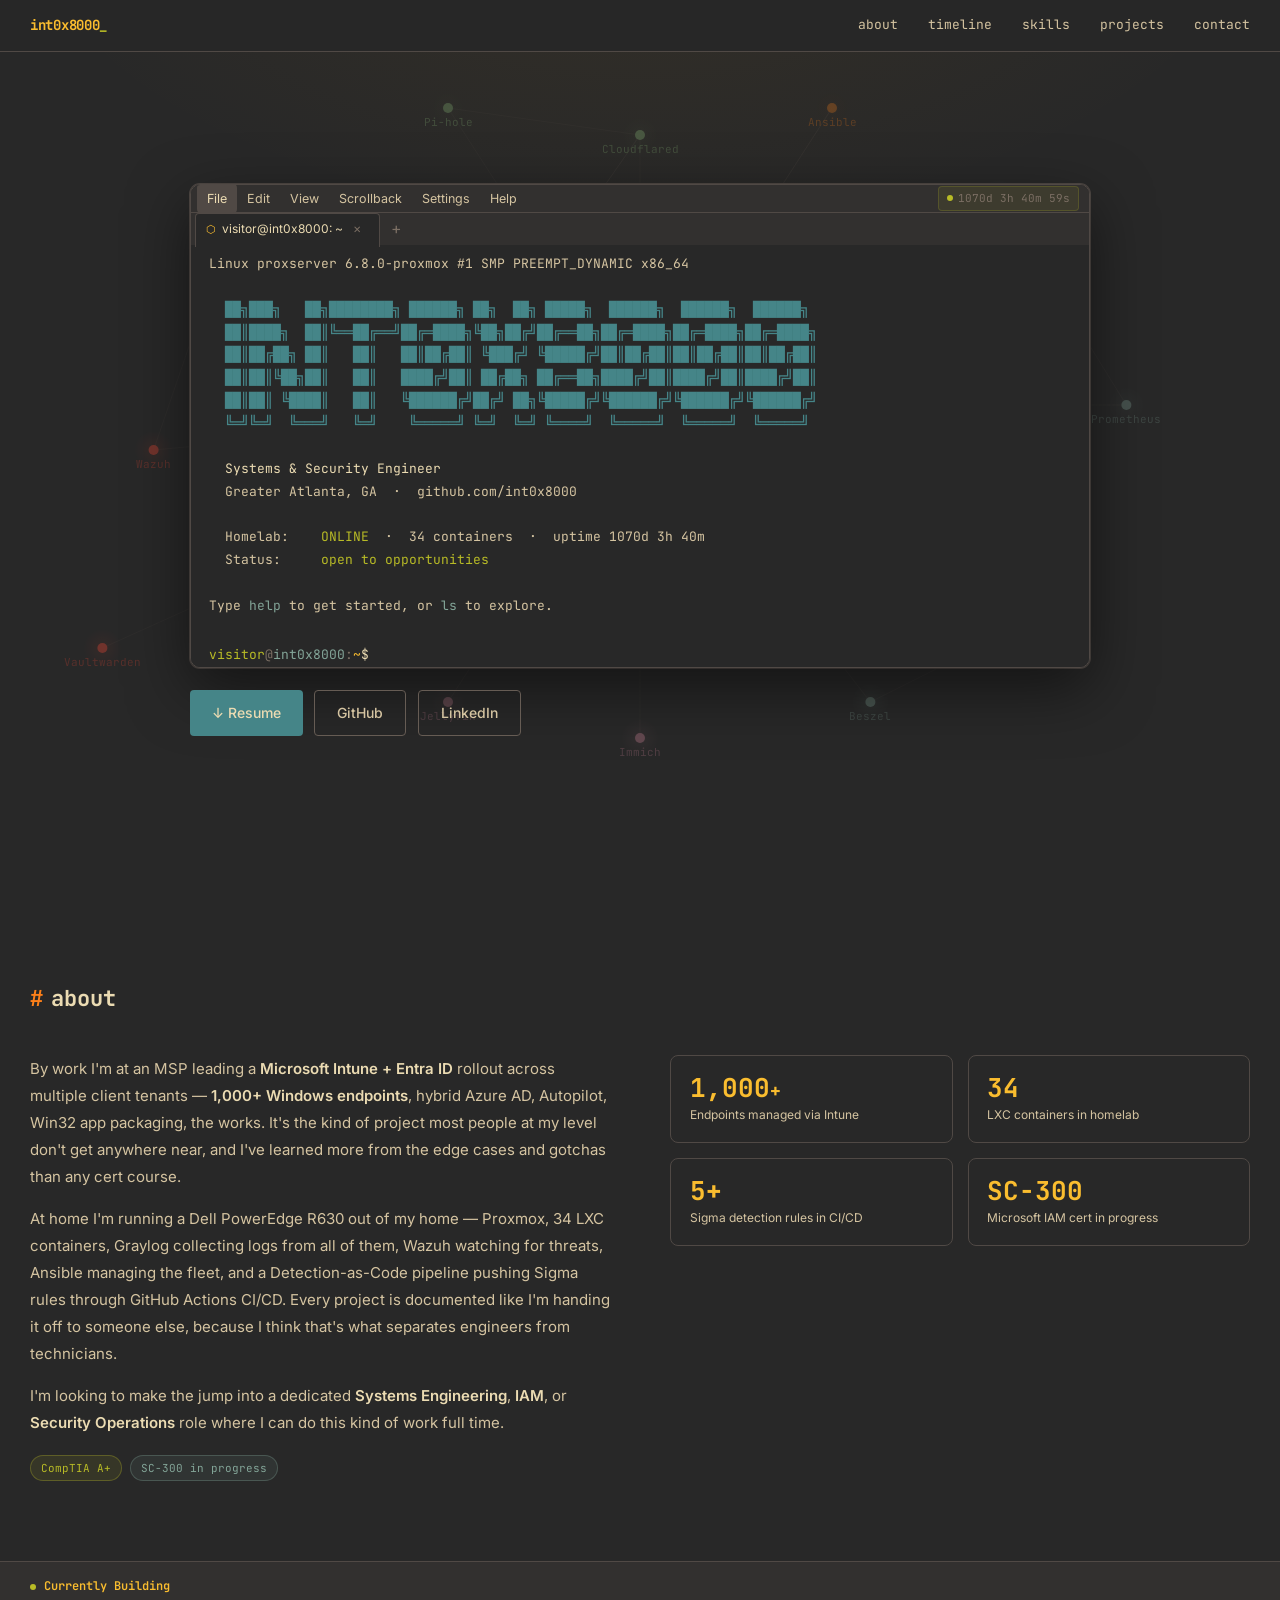
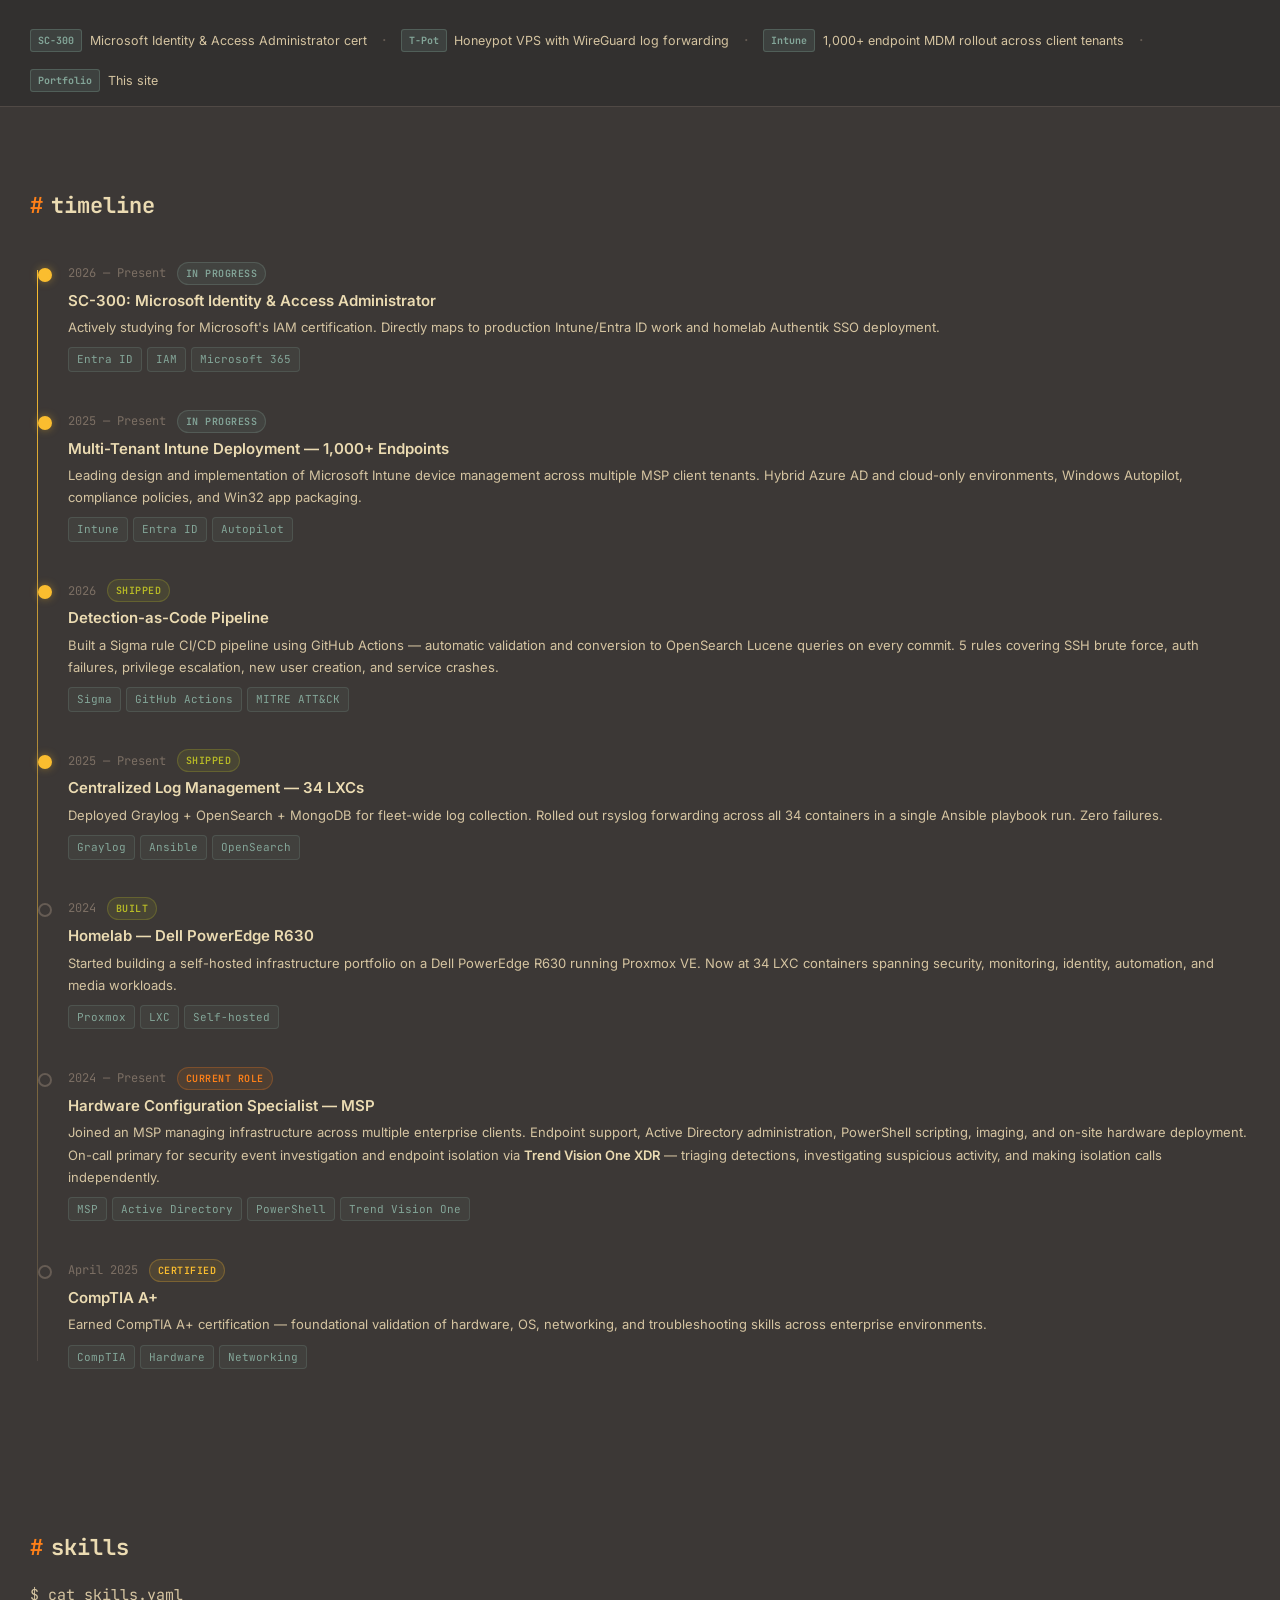
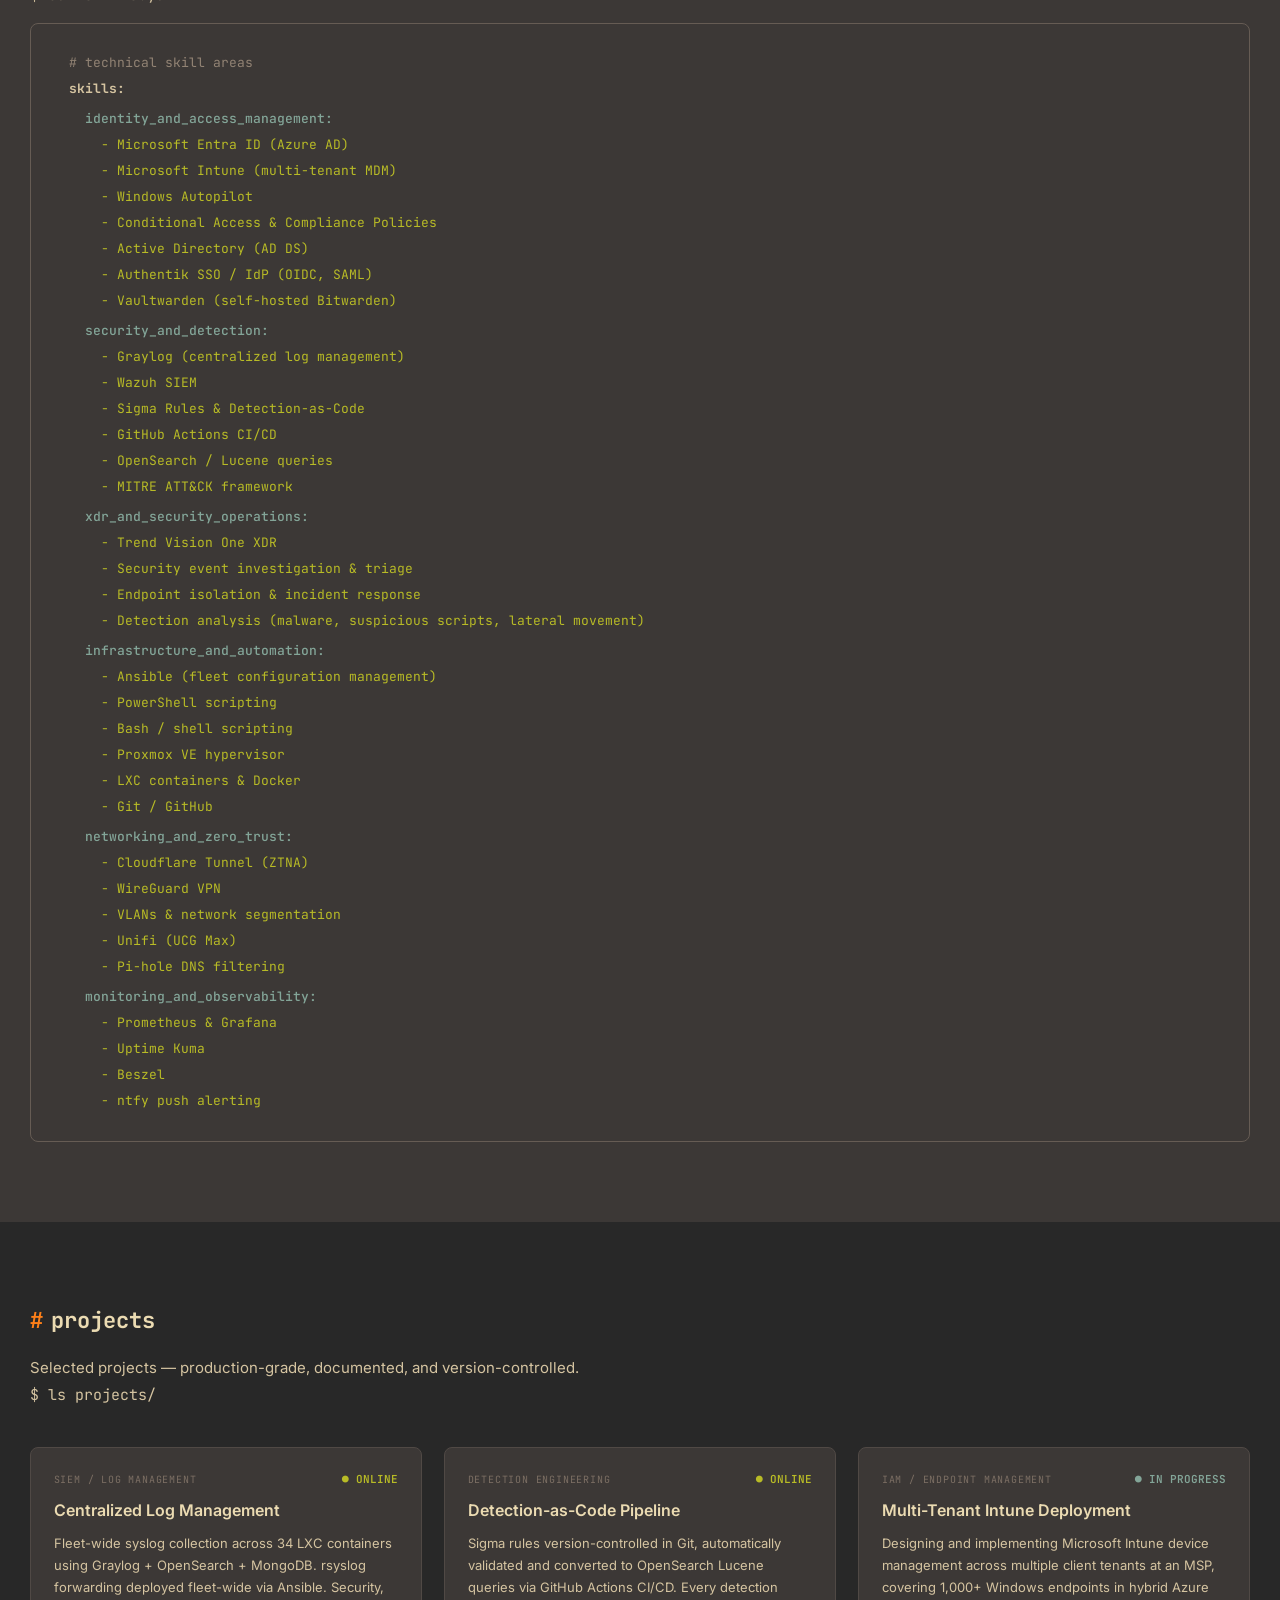
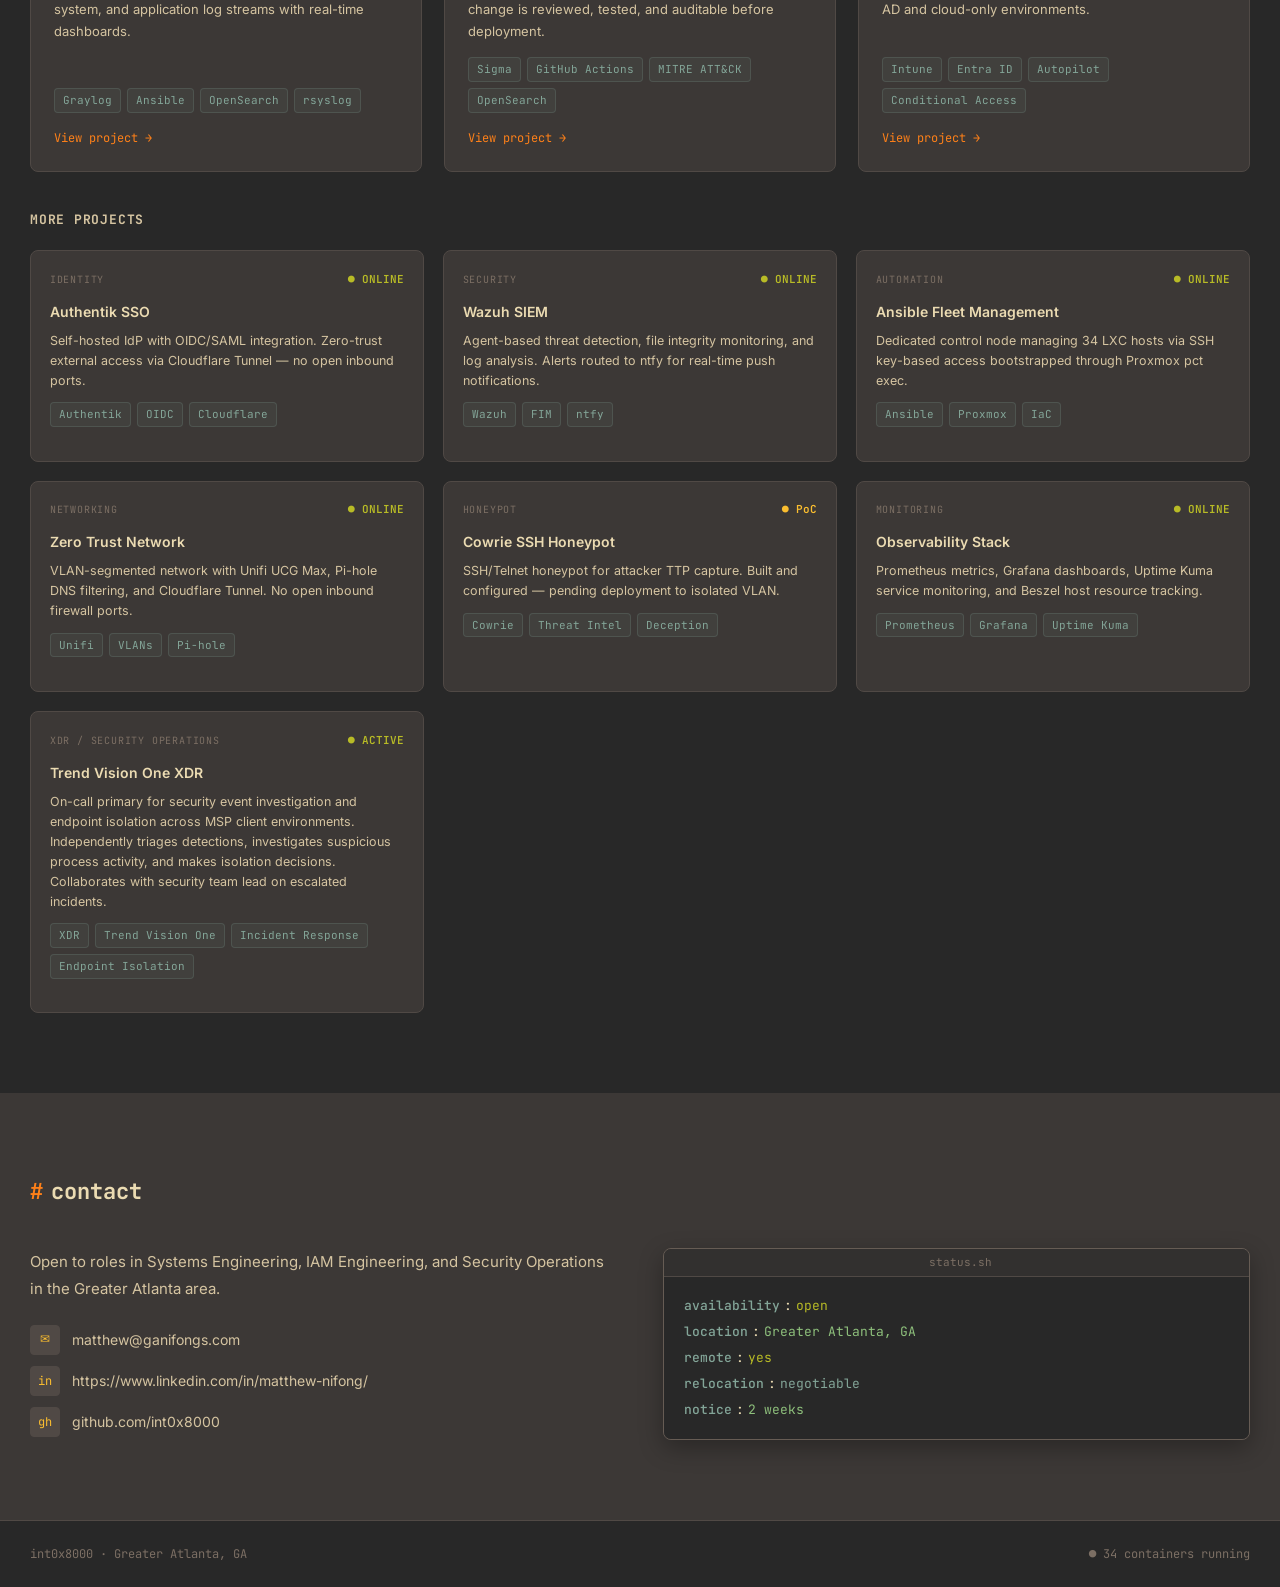
==== commit 4d28962b: "Readme" ====
--- a/index.html
+++ b/index.html
@@ -150,7 +150,7 @@
           <div class="building-sep">·</div>
           <div class="building-item">
             <span class="bi-status inprog">Portfolio</span>
-            <span class="bi-text">This site — going public soon</span>
+            <span class="bi-text">This site</span>
           </div>
         </div>
       </div>
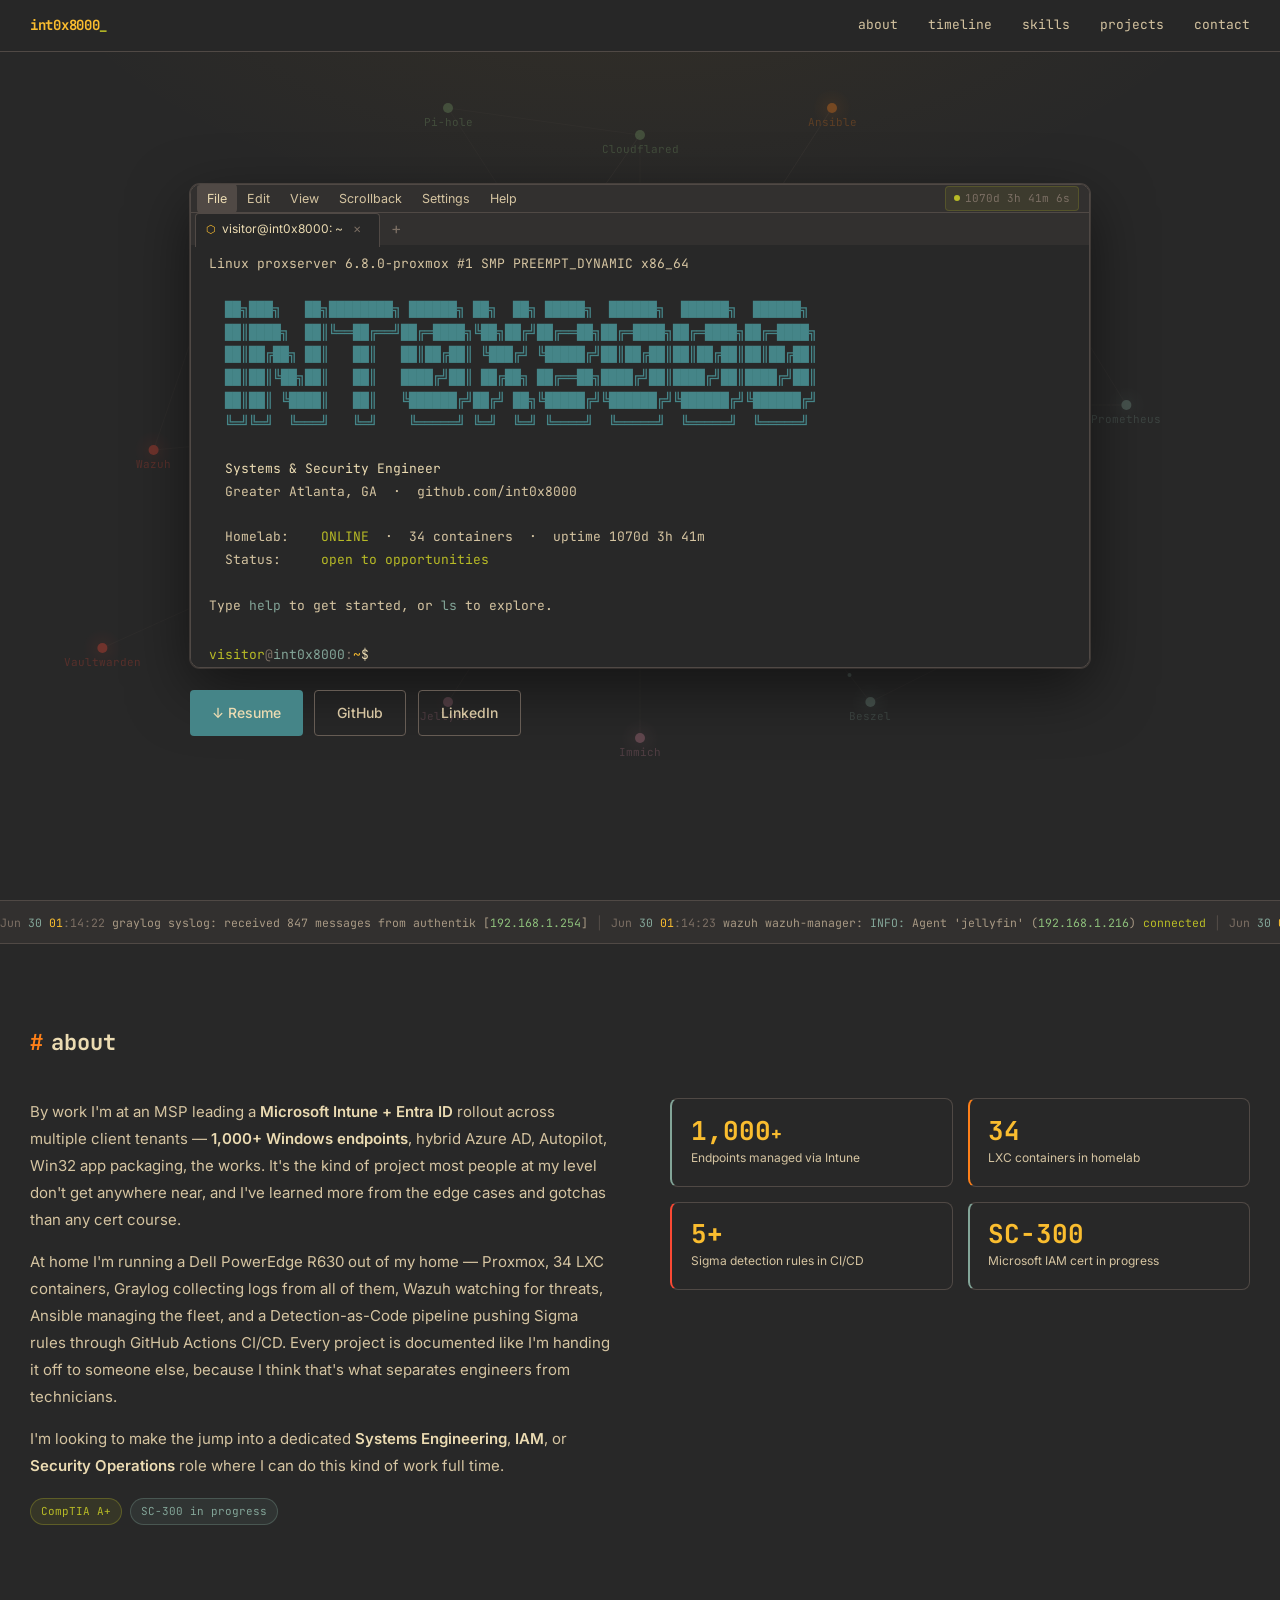
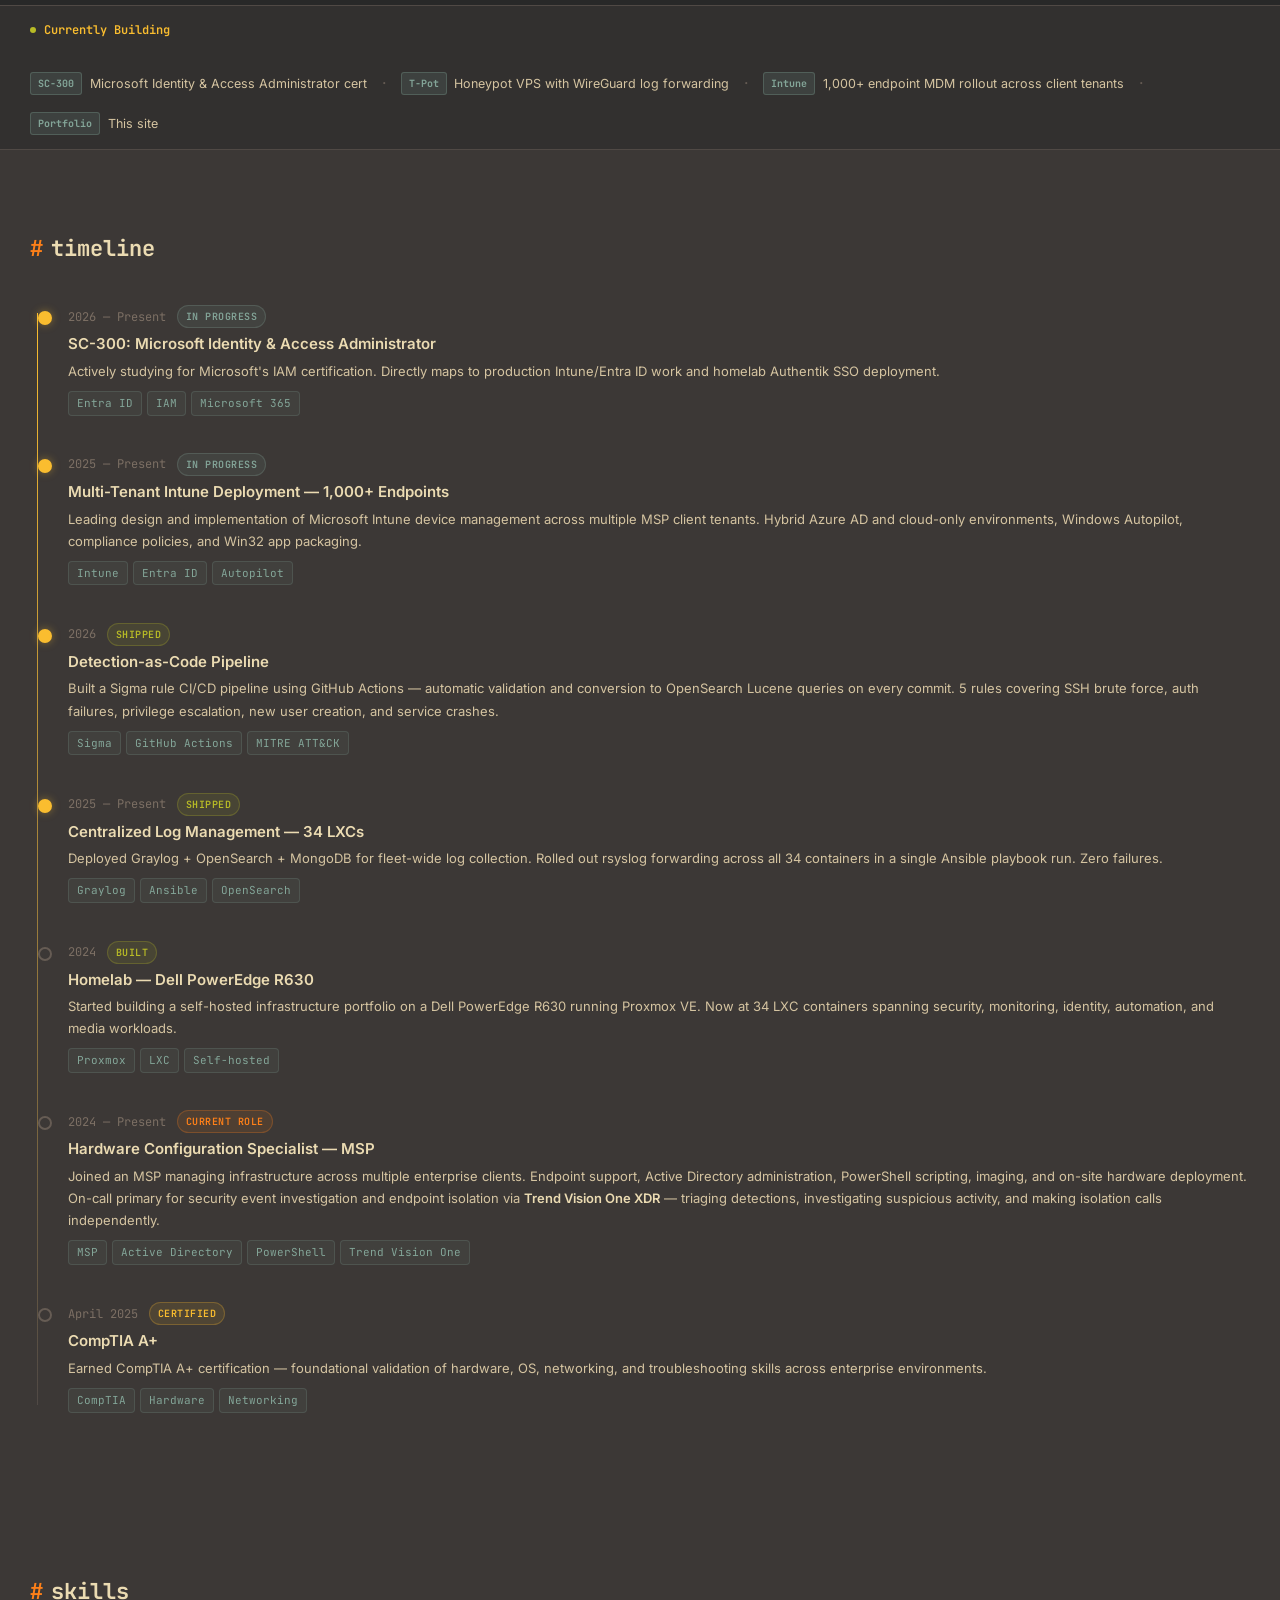
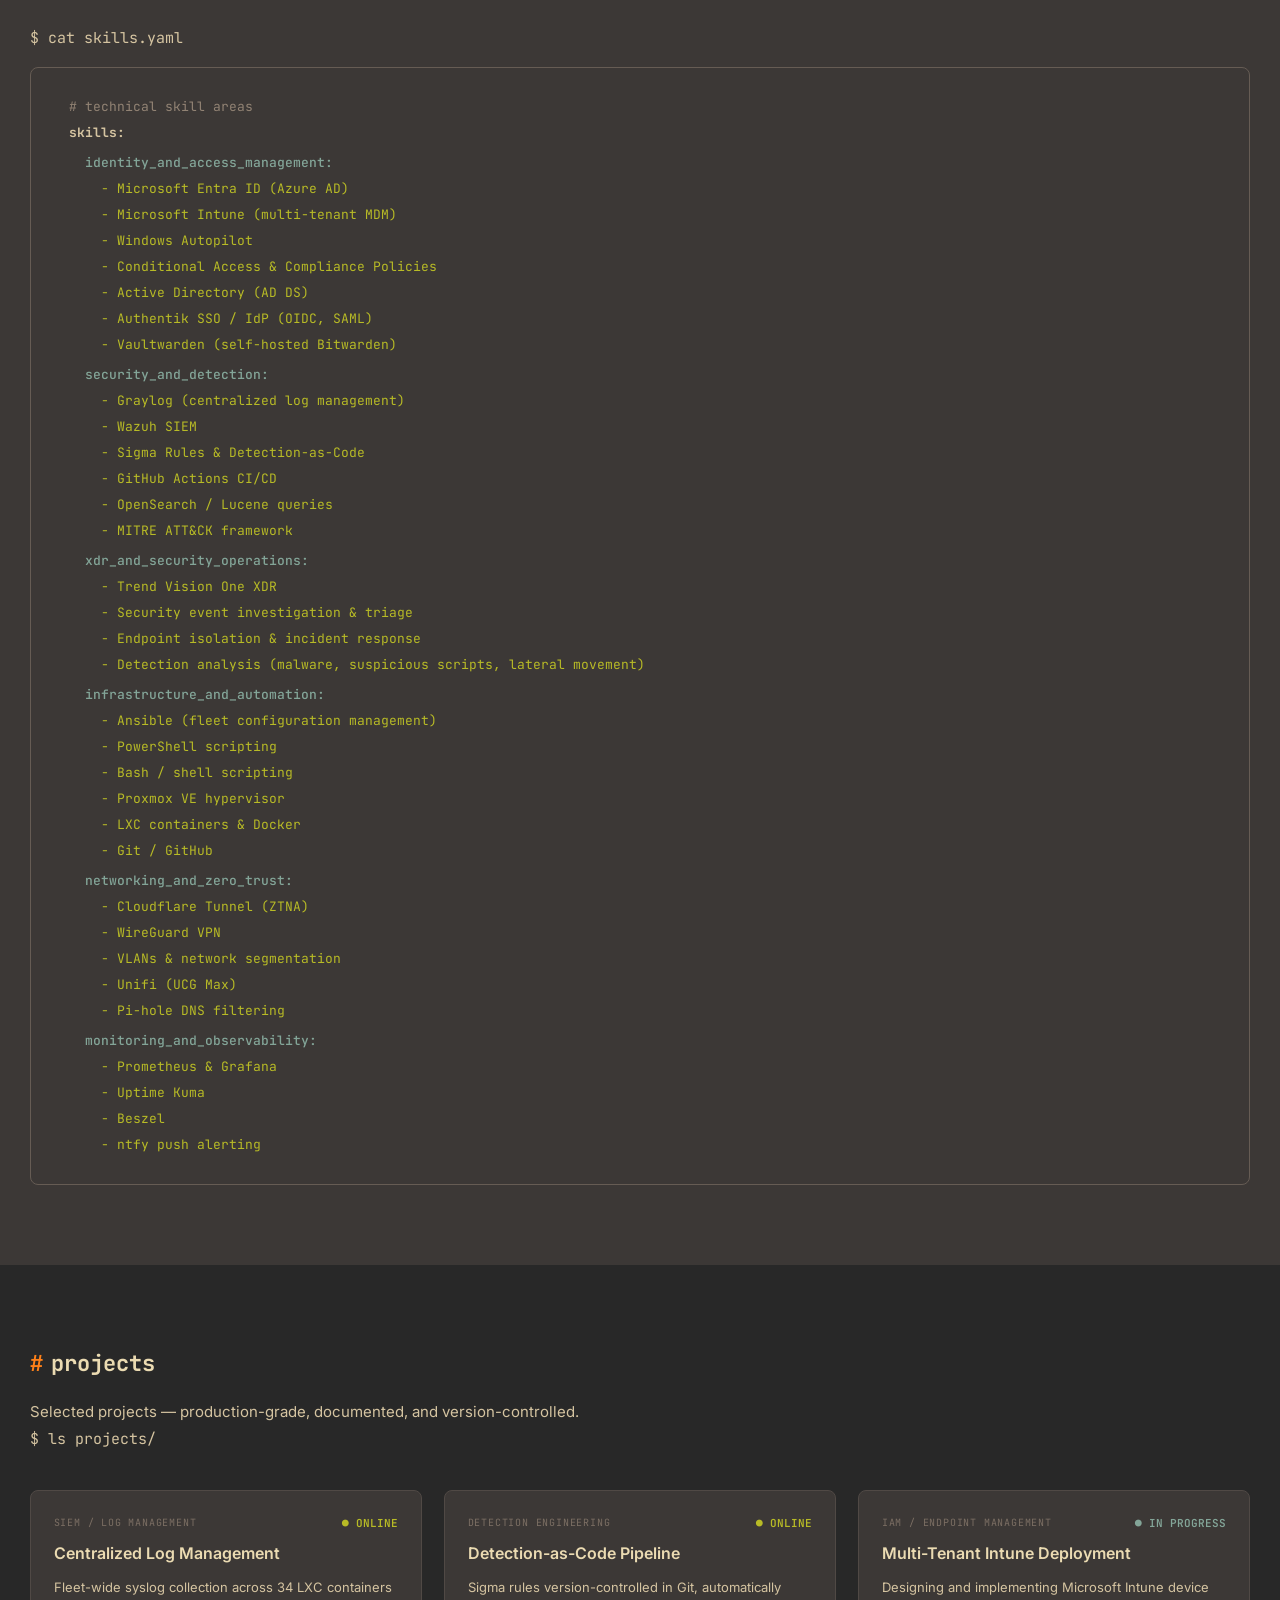
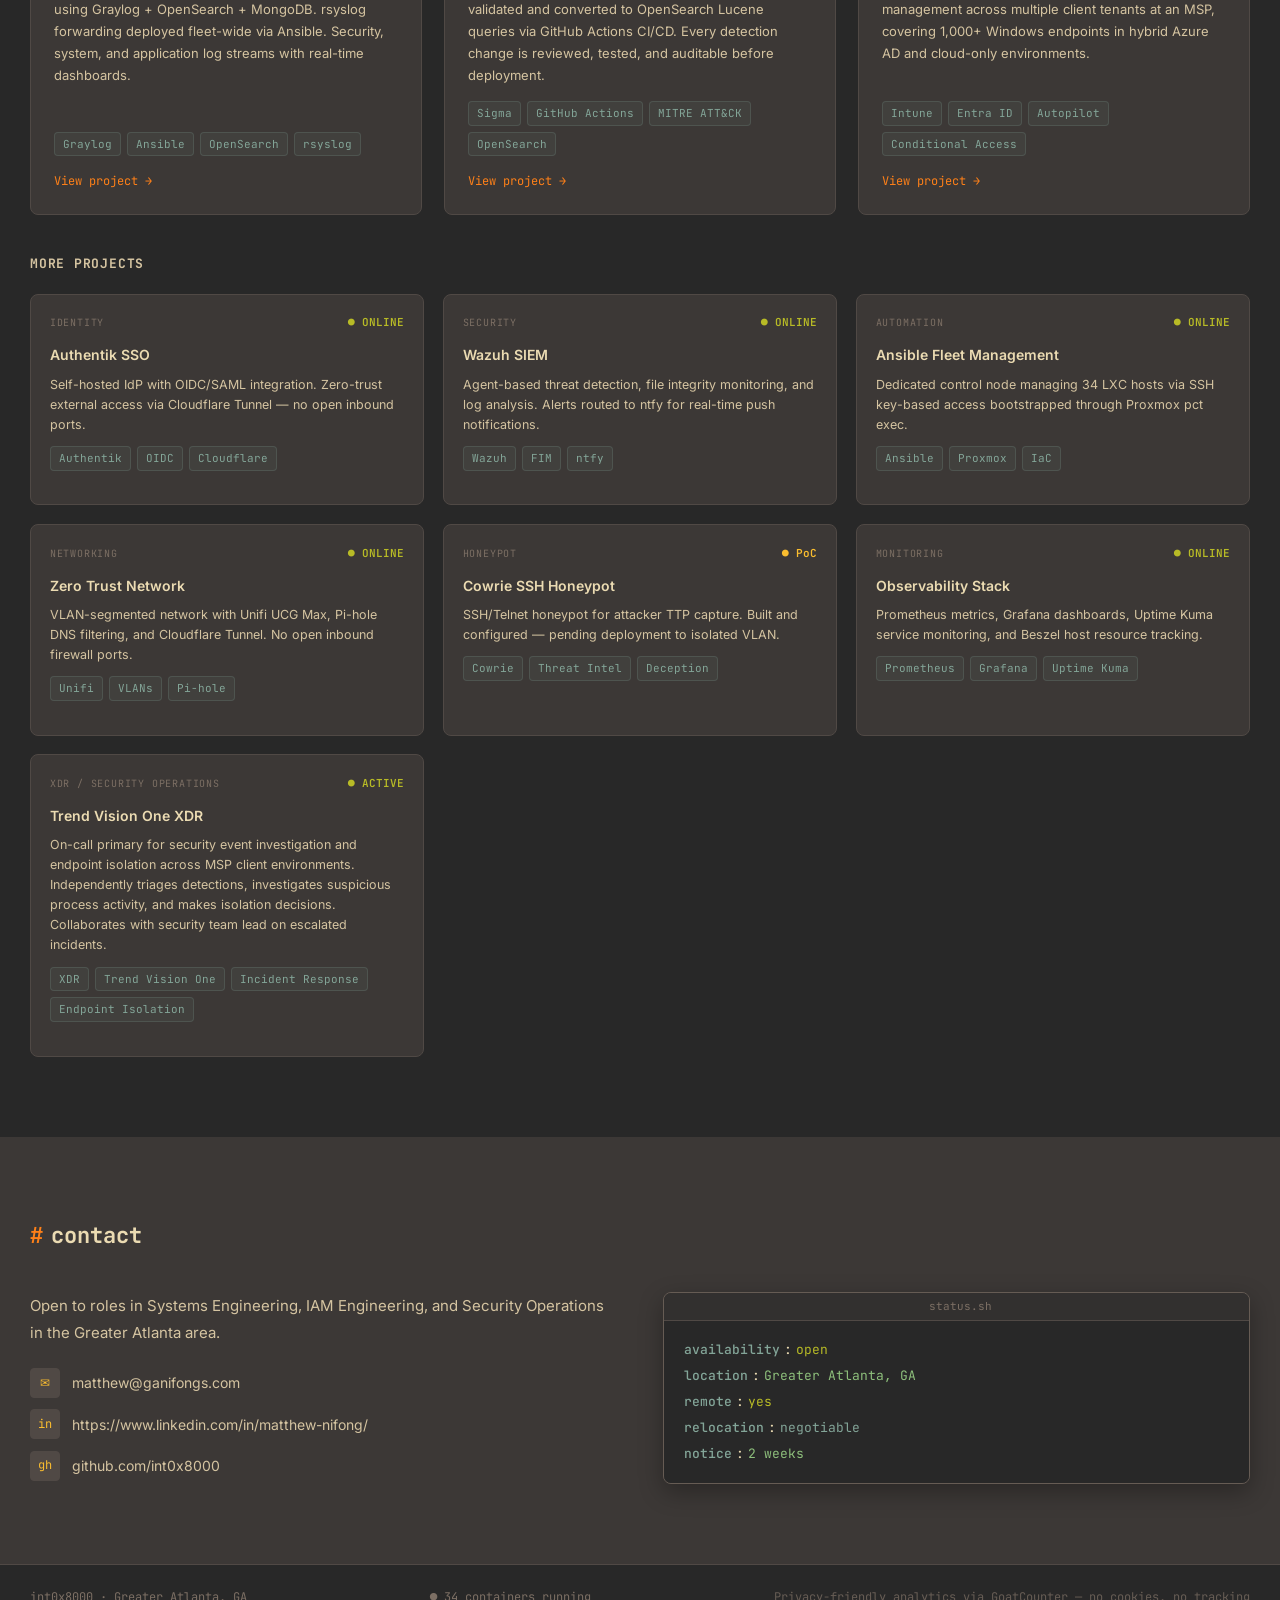
==== commit 96788924: "Add GoatCounter analytics, accessibility fixes, and bug fixes" ====
--- a/index.html
+++ b/index.html
@@ -8,12 +8,31 @@
   <meta property="og:title" content="Matthew Nifong — Systems & Security Engineer" />
   <meta property="og:description" content="Systems and security engineer. Intune · Graylog · Detection-as-Code · Ansible · Proxmox. Greater Atlanta, GA." />
   <meta property="og:type" content="website" />
+  <meta property="og:url" content="https://int0x8000.github.io/" />
+  <meta property="og:image" content="https://int0x8000.github.io/assets/preview.png" />
+  <meta name="twitter:card" content="summary_large_image" />
+  <link rel="canonical" href="https://int0x8000.github.io/" />
   <meta name="theme-color" content="#282828" />
+  <script type="application/ld+json">
+  {
+    "@context": "https://schema.org",
+    "@type": "Person",
+    "name": "Matthew Nifong",
+    "jobTitle": "Systems & Security Engineer",
+    "url": "https://int0x8000.github.io/",
+    "sameAs": [
+      "https://github.com/int0x8000",
+      "https://www.linkedin.com/in/matthew-nifong/"
+    ]
+  }
+  </script>
   <link rel="preconnect" href="https://fonts.googleapis.com" />
   <link rel="preconnect" href="https://fonts.gstatic.com" crossorigin />
   <link href="https://fonts.googleapis.com/css2?family=JetBrains+Mono:ital,wght@0,400;0,500;0,700;1,400&family=Inter:wght@300;400;500;600&display=swap" rel="stylesheet" />
   <link rel="stylesheet" href="assets/style.css" />
   <link rel="icon" type="image/svg+xml" href="assets/favicon.svg" />
+  <script data-goatcounter="https://int0x8000.goatcounter.com/count"
+          async src="//gc.zgo.at/count.js"></script>
 </head>
 <body>
 
@@ -27,16 +46,18 @@
       <a href="#projects">projects</a>
       <a href="#contact">contact</a>
     </div>
-    <button class="nav-menu-btn" aria-label="menu">☰</button>
+    <button type="button" class="nav-menu-btn" aria-label="menu">☰</button>
   </nav>
 
   <section class="hero" id="hero">
     <canvas class="topology-canvas" id="topology-canvas"></canvas>
     <div class="hero-inner">
 
+      <h1 class="visually-hidden">Matthew Nifong — Systems &amp; Security Engineer, Greater Atlanta, GA</h1>
+
       
       <div class="term-chrome">
-        <div class="konsole-menubar">
+        <div class="konsole-menubar" aria-hidden="true">
           <span class="kmenu-item active">File</span>
           <span class="kmenu-item">Edit</span>
           <span class="kmenu-item">View</span>
@@ -49,7 +70,7 @@
             <span id="hero-uptime">--</span>
           </span>
         </div>
-        <div class="konsole-tabbar">
+        <div class="konsole-tabbar" aria-hidden="true">
           <div class="konsole-tab active">
             <span class="ktab-icon">⬡</span>
             <span class="ktab-title">visitor@int0x8000: ~</span>
@@ -59,8 +80,8 @@
         </div>
 
         
-        <div class="terminal-container" tabindex="0">
-          <div class="term-output"></div>
+        <div class="terminal-container" tabindex="0" role="group" aria-label="Interactive terminal — type help to see available commands">
+          <div class="term-output" aria-live="polite"></div>
           <div class="term-input-line" style="display:none;">
             <span class="term-prompt"></span>
             <span class="term-input-wrap">
@@ -73,13 +94,17 @@
 
       
       <div class="hero-cta">
-        <a href="assets/matthew-resume.pdf" class="btn-primary" target="_blank">↓ Resume</a>
-        <a href="https://github.com/int0x8000" class="btn-ghost" target="_blank">GitHub</a>
-        <a href="https://www.linkedin.com/in/matthew-nifong/" class="btn-ghost" target="_blank">LinkedIn</a>
+        <a href="assets/matthew-resume.pdf" class="btn-primary" target="_blank" rel="noopener noreferrer">↓ Resume</a>
+        <a href="https://github.com/int0x8000" class="btn-ghost" target="_blank" rel="noopener noreferrer">GitHub</a>
+        <a href="https://www.linkedin.com/in/matthew-nifong/" class="btn-ghost" target="_blank" rel="noopener noreferrer">LinkedIn</a>
       </div>
 
     </div>
   </section>
+
+  <div class="logstream-strip" aria-hidden="true">
+    <div class="logstream-inner"></div>
+  </div>
 
   
   <section class="section" id="about">
@@ -94,7 +119,7 @@
         <span class="mn-val">// multi-tenant</span>
         <span class="mn-val">// hybrid + cloud</span>
       </div>
-      <h2 class="section-title reveal"><span class="hash">#</span> about</h2>
+      <h2 class="section-title reveal"><span class="hash" aria-hidden="true">#</span> about</h2>
       <div class="about-grid reveal">
         <div class="about-text">
           <p>By work I'm at an MSP leading a <strong>Microsoft Intune + Entra ID</strong> rollout across multiple client tenants — <strong>1,000+ Windows endpoints</strong>, hybrid Azure AD, Autopilot, Win32 app packaging, the works. It's the kind of project most people at my level don't get anywhere near, and I've learned more from the edge cases and gotchas than any cert course.</p>
@@ -169,7 +194,7 @@
         <span class="mn-val">// actively building</span>
         <span class="mn-val">// open to offers</span>
       </div>
-      <h2 class="section-title reveal"><span class="hash">#</span> timeline</h2>
+      <h2 class="section-title reveal"><span class="hash" aria-hidden="true">#</span> timeline</h2>
       <div class="timeline reveal">
 
         <div class="tl-item">
@@ -279,7 +304,7 @@
         <span class="mn-val">// vendor-neutral</span>
         <span class="mn-val">// homelab proven</span>
       </div>
-      <h2 class="section-title reveal"><span class="hash">#</span> skills</h2>
+      <h2 class="section-title reveal"><span class="hash" aria-hidden="true">#</span> skills</h2>
       <div class="skills-hint reveal"><span class="mono c-muted">$ cat skills.yaml</span></div>
       <div class="yaml-block reveal">
         <div class="yaml-line"><span class="y-comment"># technical skill areas</span></div>
@@ -357,7 +382,7 @@
         <span class="mn-val">// /int0x8000</span>
         <span class="mn-val">// versioned + documented</span>
       </div>
-      <h2 class="section-title reveal"><span class="hash">#</span> projects</h2>
+      <h2 class="section-title reveal"><span class="hash" aria-hidden="true">#</span> projects</h2>
       <p class="section-sub reveal">Selected projects — production-grade, documented, and version-controlled.<br><span class="mono c-muted">$ ls projects/</span></p>
 
       
@@ -484,21 +509,21 @@
   
   <section class="section section-alt" id="contact">
     <div class="container">
-      <h2 class="section-title reveal"><span class="hash">#</span> contact</h2>
+      <h2 class="section-title reveal"><span class="hash" aria-hidden="true">#</span> contact</h2>
       <div class="contact-grid reveal">
         <div class="contact-left">
           <p class="contact-intro">Open to roles in Systems Engineering, IAM Engineering, and Security Operations in the Greater Atlanta area.</p>
           <div class="contact-links">
             <a href="mailto:matthew@ganifongs.com" class="contact-item">
-              <span class="ci-icon">✉</span>
+              <span class="ci-icon" aria-hidden="true">✉</span>
               <span>matthew@ganifongs.com</span>
             </a>
-            <a href="https://www.linkedin.com/in/matthew-nifong/" class="contact-item" target="_blank">
-              <span class="ci-icon mono">in</span>
+            <a href="https://www.linkedin.com/in/matthew-nifong/" class="contact-item" target="_blank" rel="noopener noreferrer">
+              <span class="ci-icon mono" aria-hidden="true">in</span>
               <span>https://www.linkedin.com/in/matthew-nifong/</span>
             </a>
-            <a href="https://github.com/int0x8000" class="contact-item" target="_blank">
-              <span class="ci-icon mono">gh</span>
+            <a href="https://github.com/int0x8000" class="contact-item" target="_blank" rel="noopener noreferrer">
+              <span class="ci-icon mono" aria-hidden="true">gh</span>
               <span>github.com/int0x8000</span>
             </a>
           </div>
@@ -507,9 +532,9 @@
           <div class="status-terminal">
             <div class="st-bar">
               <div class="term-dots">
-                <span class="tdot red"></span>
-                <span class="tdot yellow"></span>
-                <span class="tdot green"></span>
+                <span class="tdot red" aria-hidden="true"></span>
+                <span class="tdot yellow" aria-hidden="true"></span>
+                <span class="tdot green" aria-hidden="true"></span>
               </div>
               <span class="st-title">status.sh</span>
             </div>
@@ -530,16 +555,18 @@
     <div class="container footer-inner">
       <span class="mono c-muted">int0x8000 · Greater Atlanta, GA</span>
       <span class="mono c-muted"><span class="c-green">●</span> 34 containers running</span>
+      <span class="mono c-subtle footer-privacy-note">Privacy-friendly analytics via GoatCounter — no cookies, no tracking</span>
     </div>
   </footer>
 
-  <script src="js/data.js"></script>
-  <script src="js/topology.js"></script>
-  <script src="js/filesystem.js"></script>
-  <script src="js/commands.js"></script>
-  <script src="js/network.js"></script>
-  <script src="js/terminal.js"></script>
-  <script src="js/main.js"></script>
+  <script src="js/data.js" defer></script>
+  <script src="js/topology.js" defer></script>
+  <script src="js/logstream.js" defer></script>
+  <script src="js/filesystem.js" defer></script>
+  <script src="js/commands.js" defer></script>
+  <script src="js/network.js" defer></script>
+  <script src="js/terminal.js" defer></script>
+  <script src="js/main.js" defer></script>
 
 </body>
 </html>
--- a/assets/style.css
+++ b/assets/style.css
@@ -50,6 +50,24 @@
 strong{color:var(--text);font-weight:600}
 .mono{font-family:var(--mono)}
 
+/* ── ACCESSIBILITY UTILITIES ─────────────────────────────────── */
+.visually-hidden{position:absolute;width:1px;height:1px;padding:0;margin:-1px;overflow:hidden;clip:rect(0,0,0,0);white-space:nowrap;border:0}
+
+/* Visible keyboard-focus ring. Nothing in this stylesheet defined
+   one before — Tab-only users had no way to see where focus was. */
+a:focus-visible,
+button:focus-visible,
+input:focus-visible,
+.feat-card:focus-visible,
+.terminal-container:focus-visible{
+  outline:2px solid var(--yellow);
+  outline-offset:2px;
+  border-radius:var(--r);
+}
+/* Terminal input has its own caret for feedback; keep the ring subtle
+   on the outer scroll container rather than boxing every keystroke. */
+.term-input:focus-visible{outline:none}
+
 /* ── ANIMATIONS ──────────────────────────────────────────────── */
 @keyframes blink {0%,100%{opacity:1}50%{opacity:0}}
 @keyframes pulse {0%,100%{opacity:1;transform:scale(1)}50%{opacity:.5;transform:scale(.85)}}
@@ -120,7 +138,8 @@
 .btn-ghost:hover{border-color:var(--yellow);color:var(--yellow);transform:translateY(-1px)}
 
 /* ── SECTIONS ────────────────────────────────────────────────── */
-.section{padding:80px 2rem}
+.section{padding:80px 2rem;scroll-margin-top:52px}
+#hero{scroll-margin-top:0}
 .section-alt{background:var(--surf)}
 .container{max-width:1020px;margin:0 auto}
 .section-title{font-family:var(--mono);font-size:22px;font-weight:700;color:var(--text);margin-bottom:2.5rem;display:flex;align-items:center;gap:8px}
@@ -138,7 +157,12 @@
 .cert-badge.active{background:rgba(184,187,38,.1);color:var(--green);border:1px solid rgba(184,187,38,.3)}
 .cert-badge.progress{background:rgba(131,165,152,.1);color:var(--blue);border:1px solid rgba(131,165,152,.3)}
 .about-stats{display:grid;grid-template-columns:1fr 1fr;gap:1rem}
-.stat-card{background:var(--bg);border:1px solid var(--border2);border-radius:var(--r-lg);padding:1.25rem;display:flex;flex-direction:column;gap:6px}
+.stat-card{background:var(--bg);border:1px solid var(--border2);border-left:2px solid var(--border2);border-radius:var(--r-lg);padding:1.25rem;display:flex;flex-direction:column;gap:6px;transition:border-left-color .2s}
+/* Echoes the topology canvas's category colors for a bit of visual cohesion */
+.stat-card:nth-child(1){border-left-color:var(--blue)}   /* IAM/endpoints */
+.stat-card:nth-child(2){border-left-color:var(--orange)} /* infra/LXC */
+.stat-card:nth-child(3){border-left-color:var(--red)}    /* security/detection */
+.stat-card:nth-child(4){border-left-color:var(--blue)}   /* IAM/cert */
 .stat-num{font-family:var(--mono);font-size:26px;font-weight:700;color:var(--yellow);line-height:1}
 .stat-plus{font-size:18px}
 .stat-label{font-size:12px;color:var(--muted);line-height:1.4}
@@ -153,6 +177,7 @@
 .featured-grid{display:grid;grid-template-columns:repeat(3,1fr);gap:1.25rem;margin-bottom:2.5rem}
 .feat-card{display:flex;flex-direction:column;background:var(--surf);border:1px solid var(--border2);border-radius:var(--r-lg);padding:1.5rem;transition:border-color .15s,transform .15s,box-shadow .15s;cursor:pointer}
 .feat-card:hover{border-color:var(--yellow);transform:translateY(-2px);box-shadow:0 8px 24px rgba(250,189,47,.08)}
+.feat-card:active,.btn-primary:active,.btn-ghost:active{transform:translateY(0) scale(.98)}
 .feat-card-head{display:flex;align-items:center;justify-content:space-between;margin-bottom:.75rem}
 .proj-cat{font-family:var(--mono);font-size:10px;color:var(--subtle);text-transform:uppercase;letter-spacing:.08em}
 .proj-status{font-family:var(--mono);font-size:11px;font-weight:600}
@@ -166,8 +191,8 @@
 .tag{font-family:var(--mono);font-size:11px;padding:2px 8px;background:rgba(131,165,152,.08);color:var(--blue);border-radius:var(--r);border:1px solid rgba(131,165,152,.2)}
 .more-title{font-family:var(--mono);font-size:13px;color:var(--muted);margin-bottom:1.25rem;text-transform:uppercase;letter-spacing:.06em}
 .more-grid{display:grid;grid-template-columns:repeat(3,1fr);gap:1rem}
-.more-card{background:var(--surf);border:1px solid var(--border2);border-radius:var(--r-lg);padding:1.25rem;transition:border-color .15s}
-.more-card:hover{border-color:var(--border)}
+.more-card{background:var(--surf);border:1px solid var(--border2);border-radius:var(--r-lg);padding:1.25rem;transition:border-color .15s,transform .15s}
+.more-card:hover{border-color:var(--border);transform:translateY(-2px)}
 .more-title-card{font-size:14px;font-weight:600;color:var(--text);margin-bottom:.5rem}
 .more-desc{font-size:12.5px;color:var(--muted);line-height:1.6;margin-bottom:.75rem}
 
@@ -186,8 +211,9 @@
 
 /* ── FOOTER ──────────────────────────────────────────────────── */
 .footer{padding:1.5rem 2rem;border-top:1px solid var(--border2)}
-.footer-inner{display:flex;justify-content:space-between;align-items:center}
+.footer-inner{display:flex;justify-content:space-between;align-items:center;flex-wrap:wrap;gap:.5rem 1.5rem}
 .footer-inner span{font-size:12px;font-family:var(--mono);color:var(--subtle)}
+.footer-privacy-note{font-size:11px;opacity:.75}
 
 /* ── RESPONSIVE ──────────────────────────────────────────────── */
 @media(max-width:900px){
@@ -208,6 +234,7 @@
 @media(prefers-reduced-motion:reduce){
   .blink,.pulse-dot{animation:none;opacity:1}
   .reveal{opacity:1;transform:none;transition:none}
+  .logstream-inner{animation:none!important;transform:none!important}
   *{transition:none!important}
 }
 
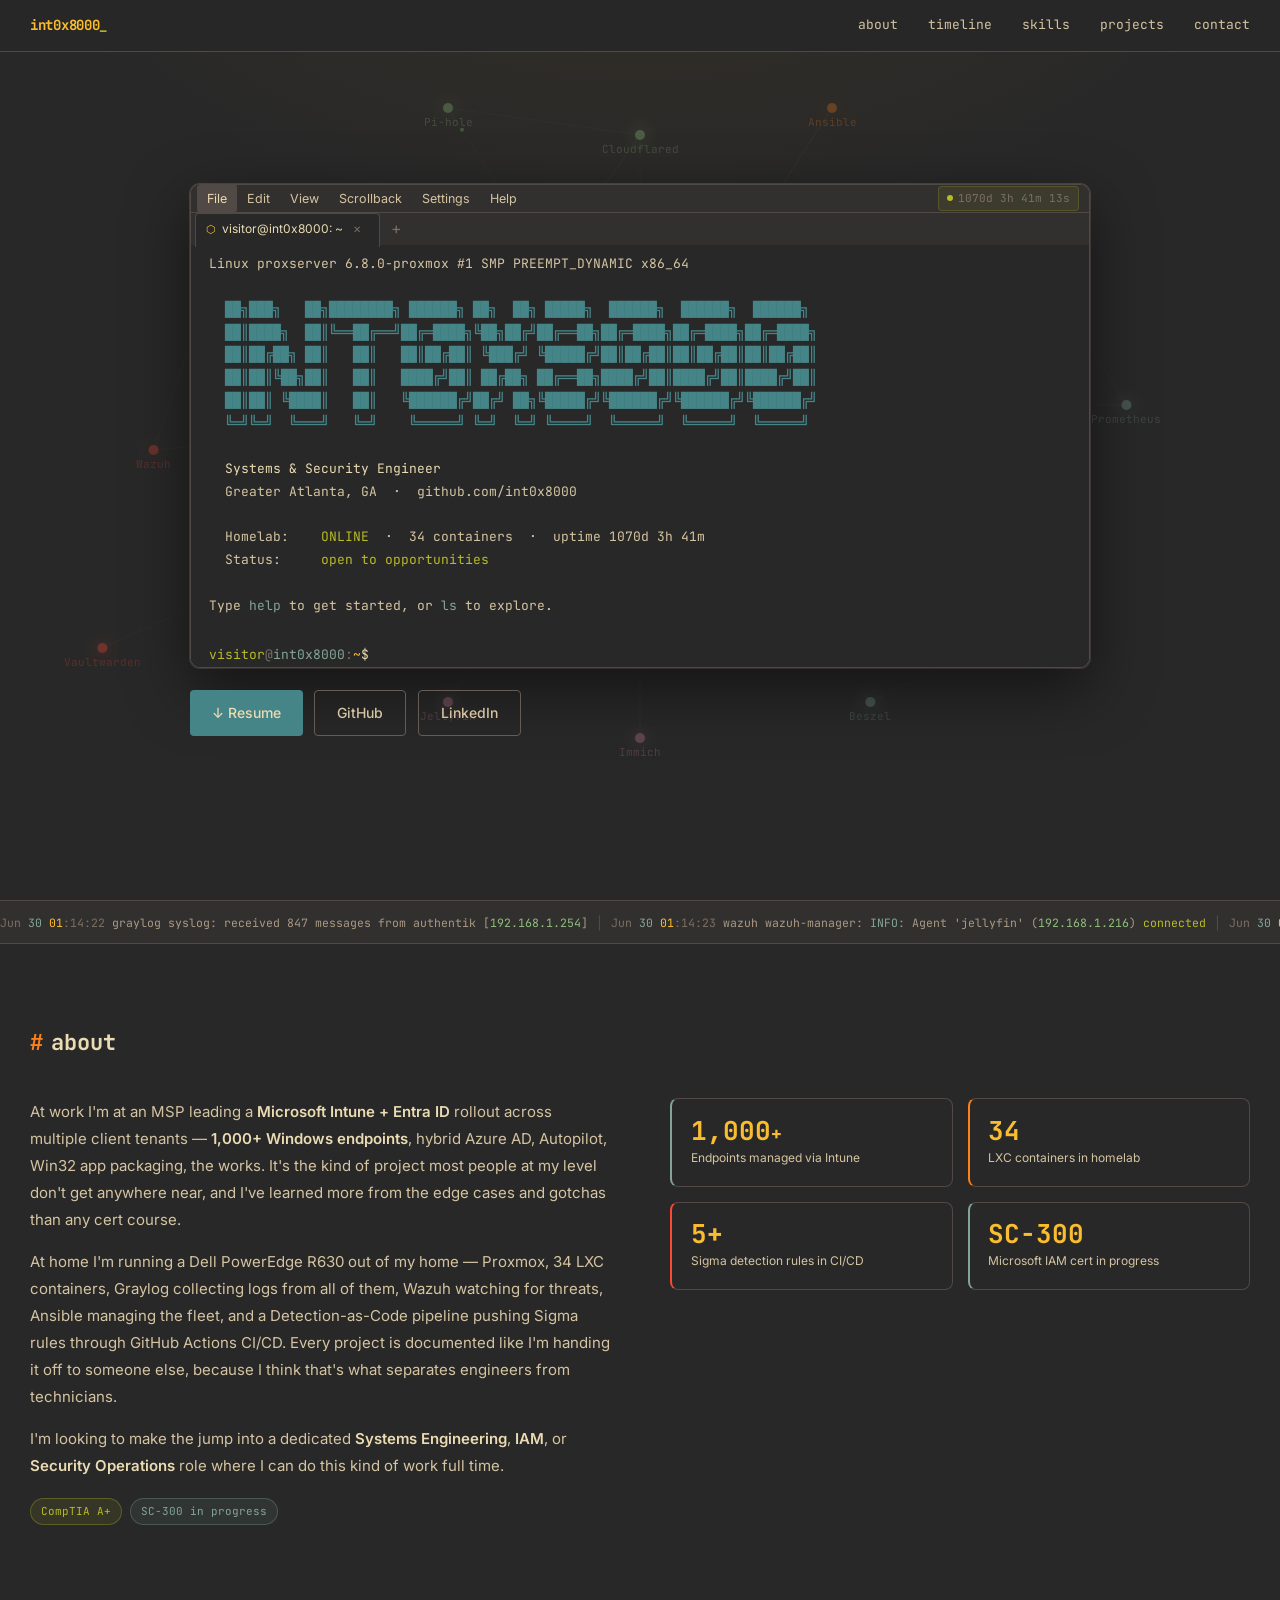
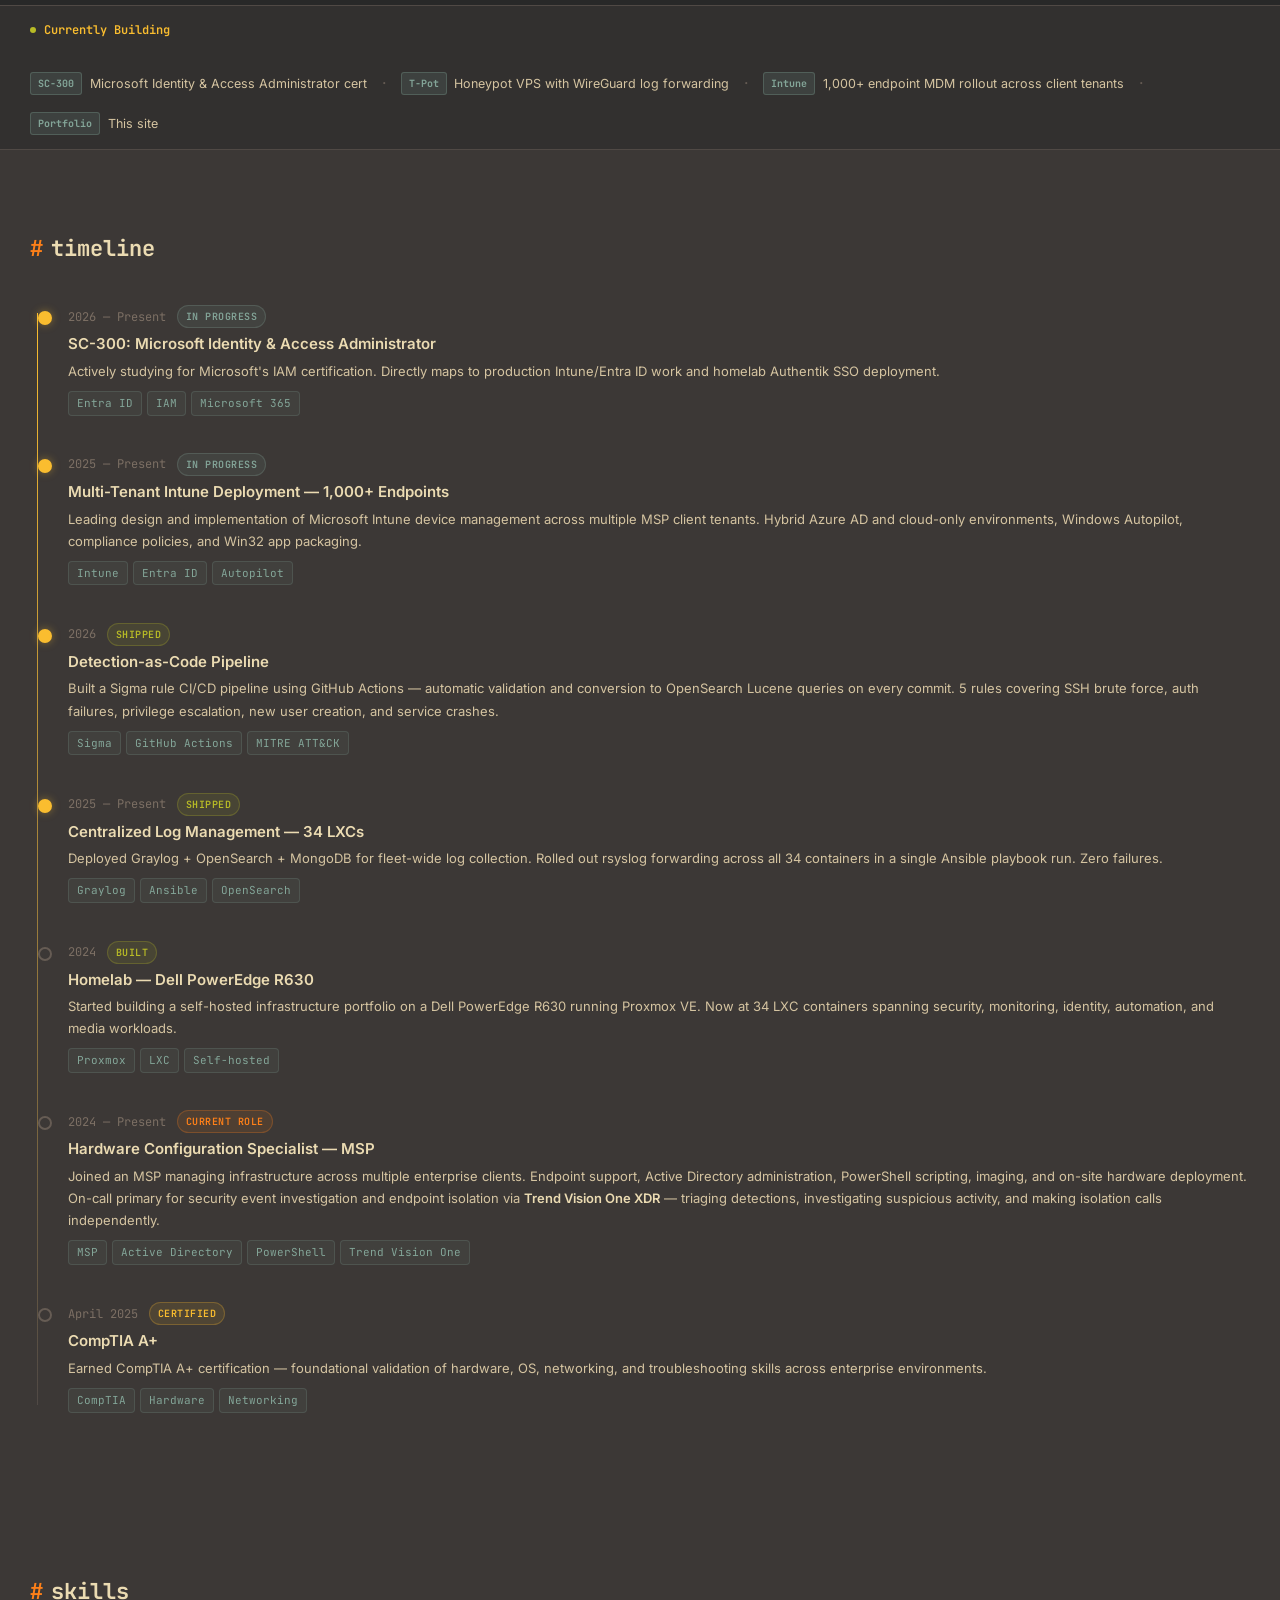
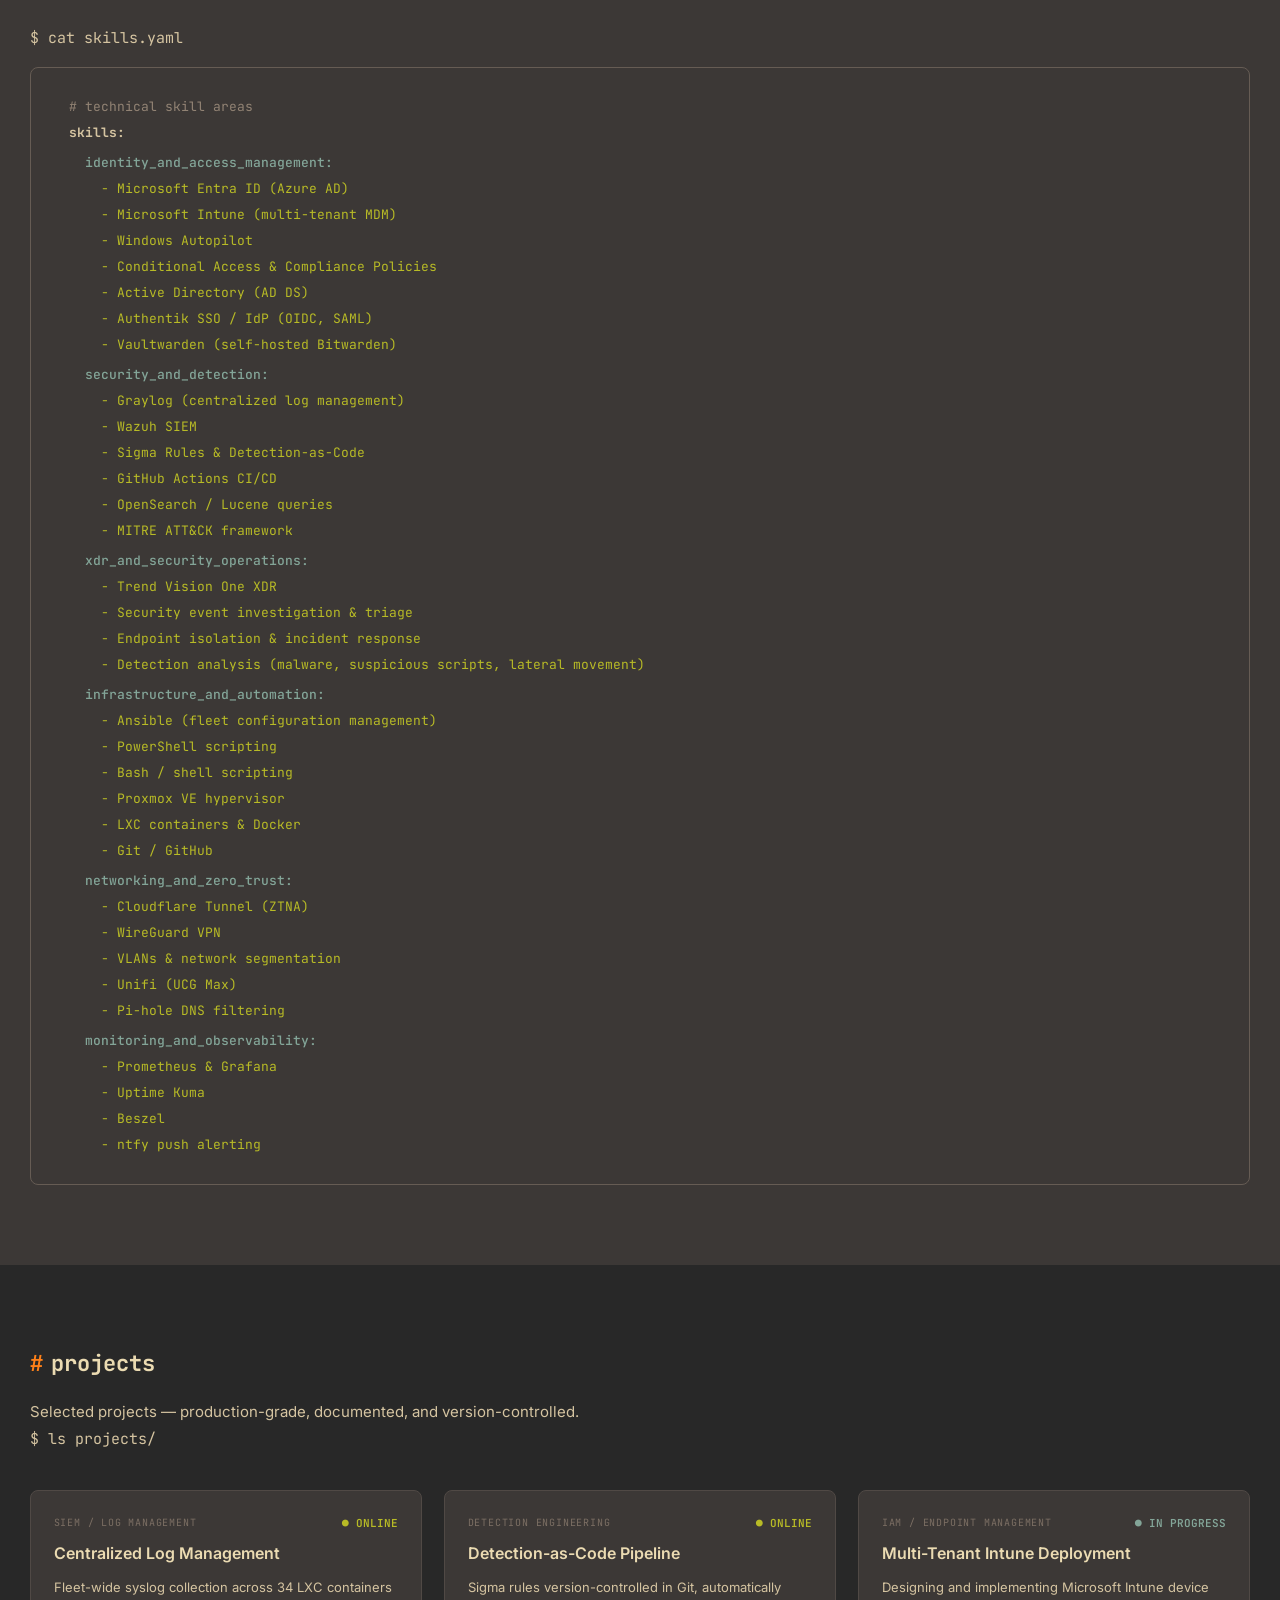
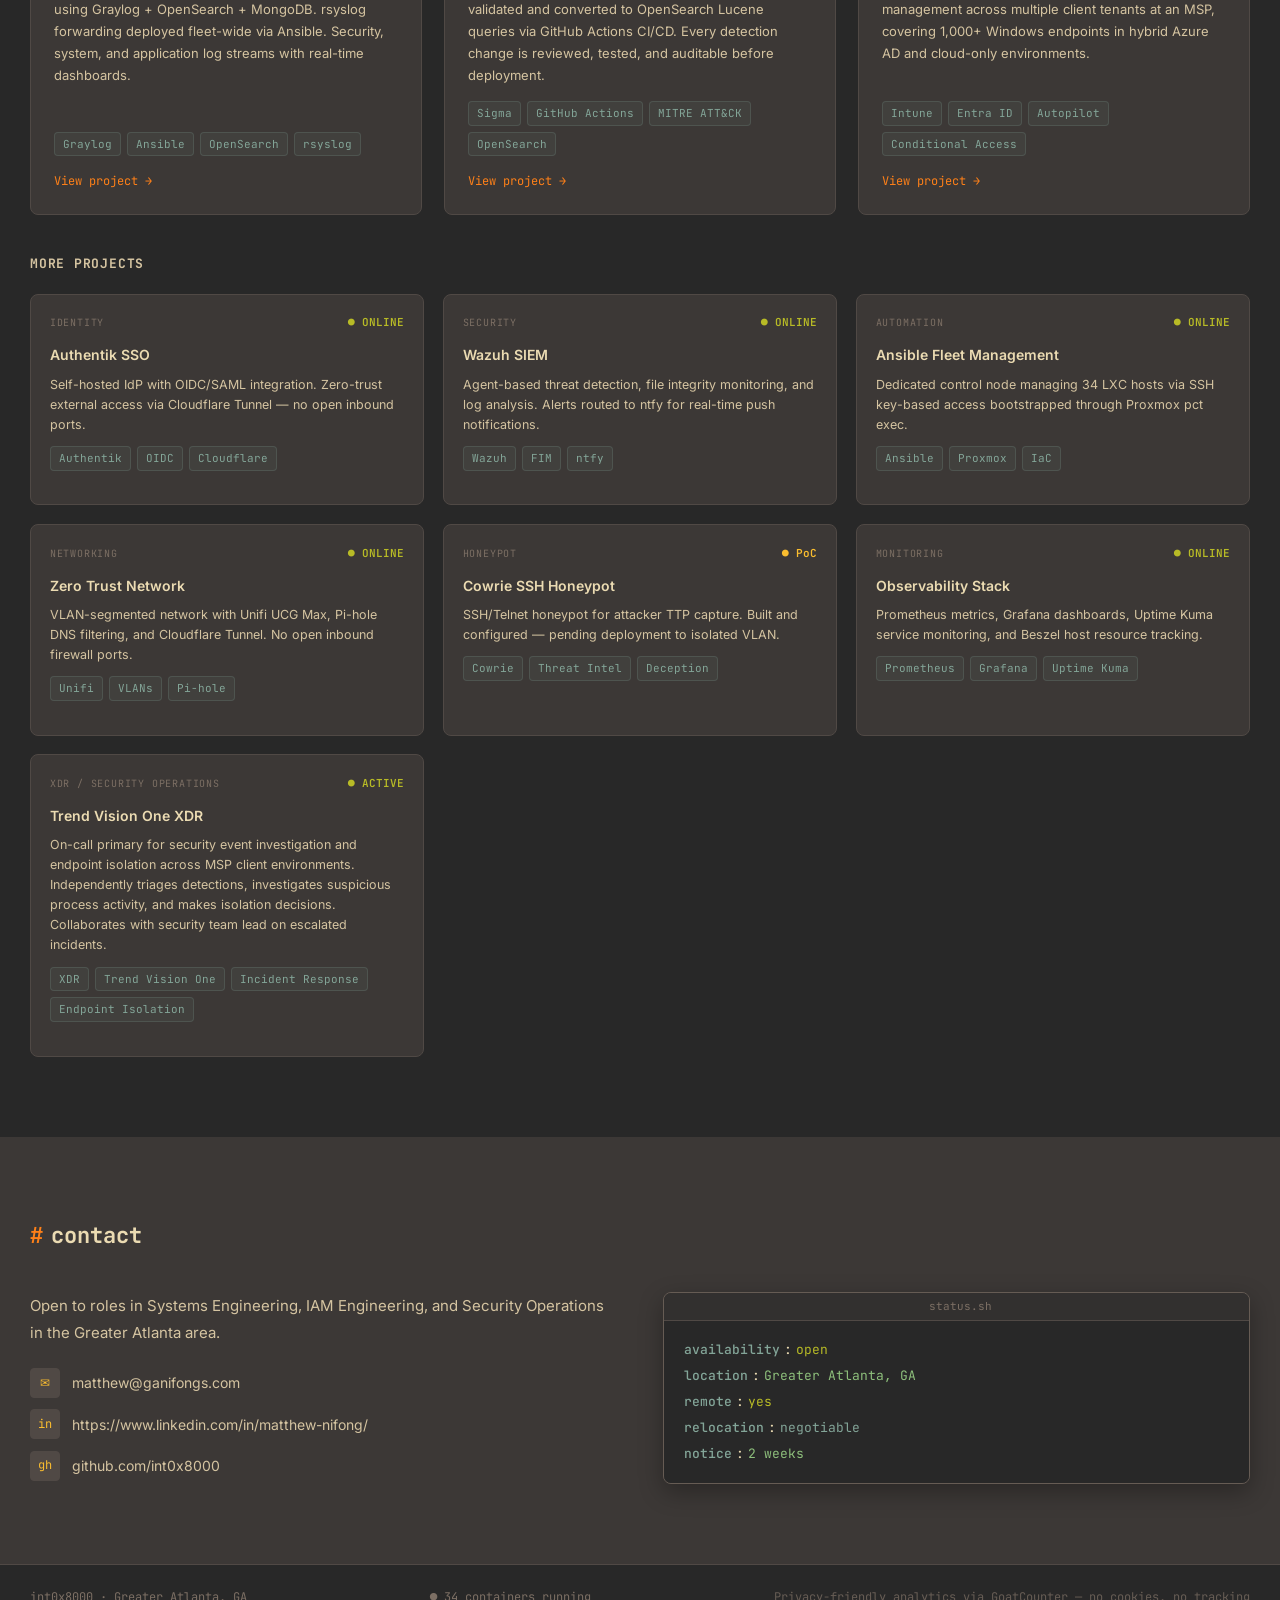
==== commit fade452b: "Fix Typo" ====
--- a/index.html
+++ b/index.html
@@ -122,7 +122,7 @@
       <h2 class="section-title reveal"><span class="hash" aria-hidden="true">#</span> about</h2>
       <div class="about-grid reveal">
         <div class="about-text">
-          <p>By work I'm at an MSP leading a <strong>Microsoft Intune + Entra ID</strong> rollout across multiple client tenants — <strong>1,000+ Windows endpoints</strong>, hybrid Azure AD, Autopilot, Win32 app packaging, the works. It's the kind of project most people at my level don't get anywhere near, and I've learned more from the edge cases and gotchas than any cert course.</p>
+          <p>At work I'm at an MSP leading a <strong>Microsoft Intune + Entra ID</strong> rollout across multiple client tenants — <strong>1,000+ Windows endpoints</strong>, hybrid Azure AD, Autopilot, Win32 app packaging, the works. It's the kind of project most people at my level don't get anywhere near, and I've learned more from the edge cases and gotchas than any cert course.</p>
           <p>At home I'm running a Dell PowerEdge R630 out of my home — Proxmox, 34 LXC containers, Graylog collecting logs from all of them, Wazuh watching for threats, Ansible managing the fleet, and a Detection-as-Code pipeline pushing Sigma rules through GitHub Actions CI/CD. Every project is documented like I'm handing it off to someone else, because I think that's what separates engineers from technicians.</p>
           <p>I'm looking to make the jump into a dedicated <strong>Systems Engineering</strong>, <strong>IAM</strong>, or <strong>Security Operations</strong> role where I can do this kind of work full time.</p>
           <div class="cert-row">
